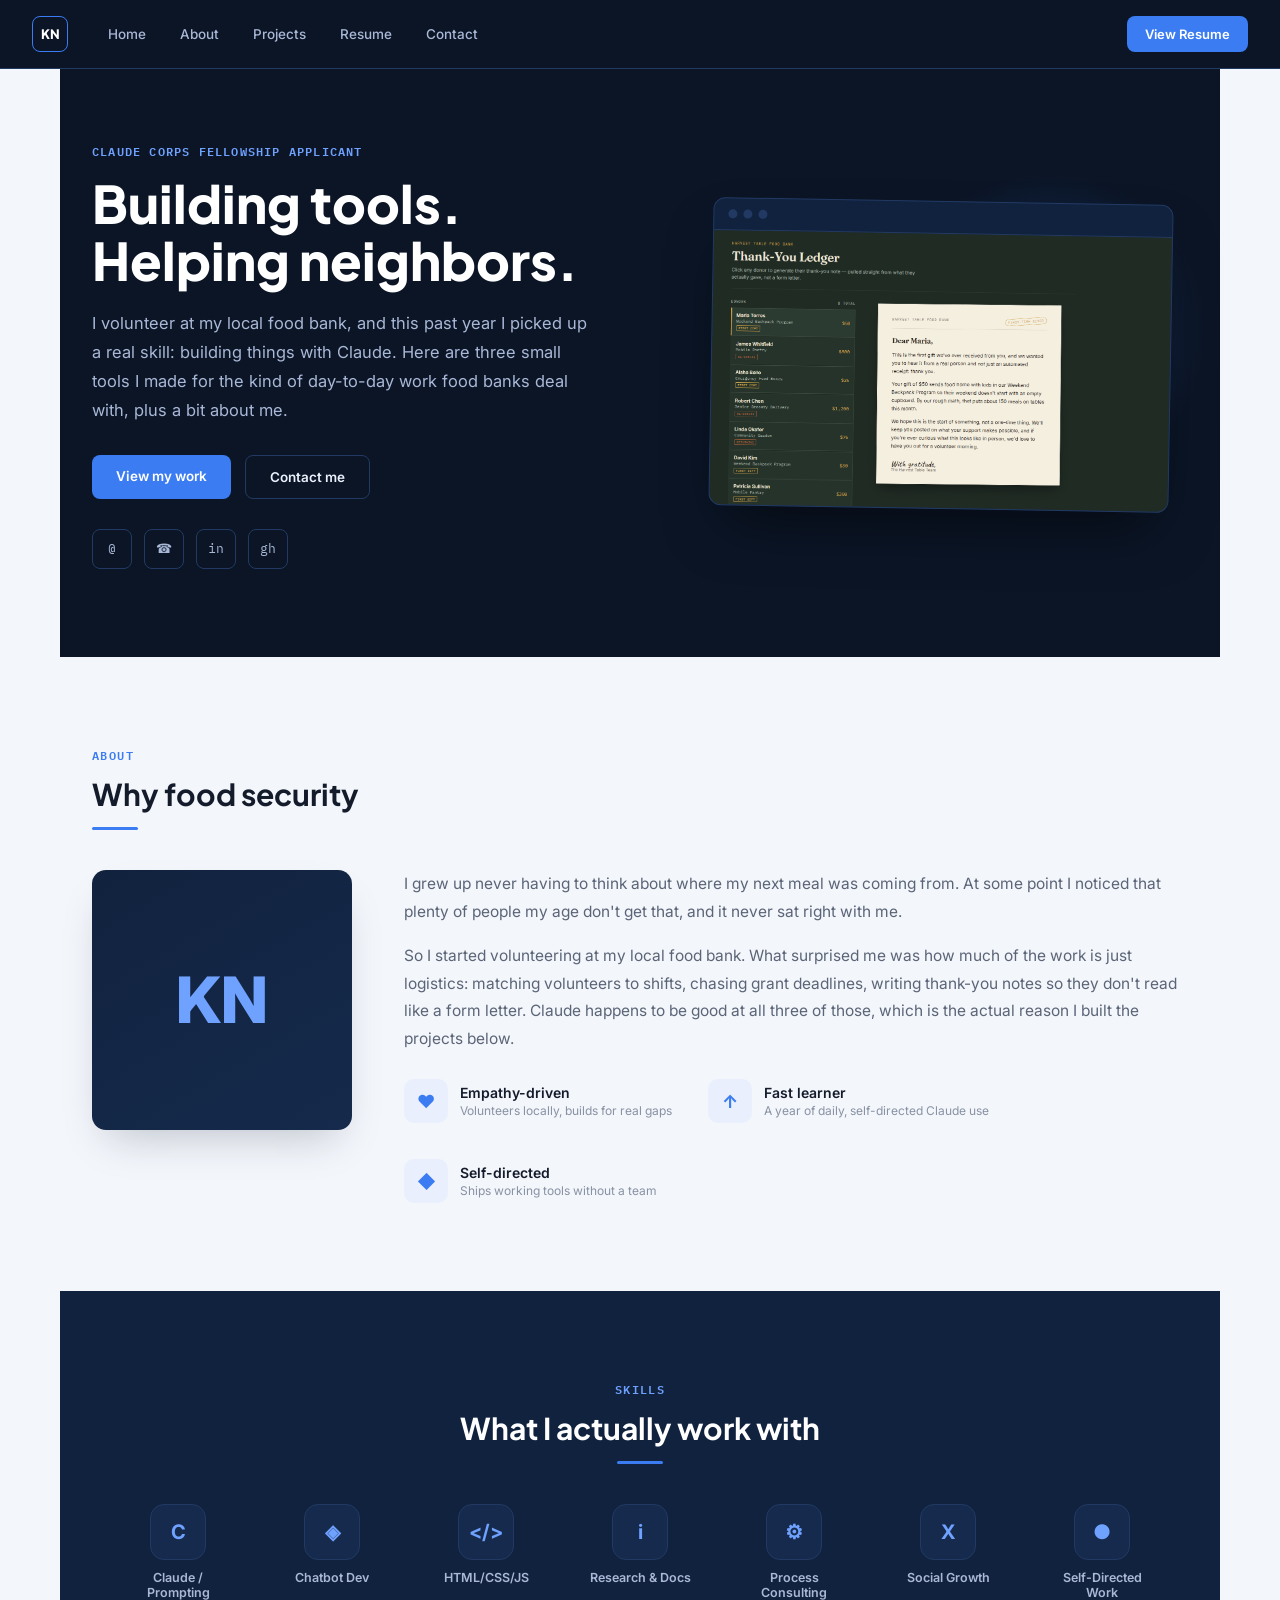
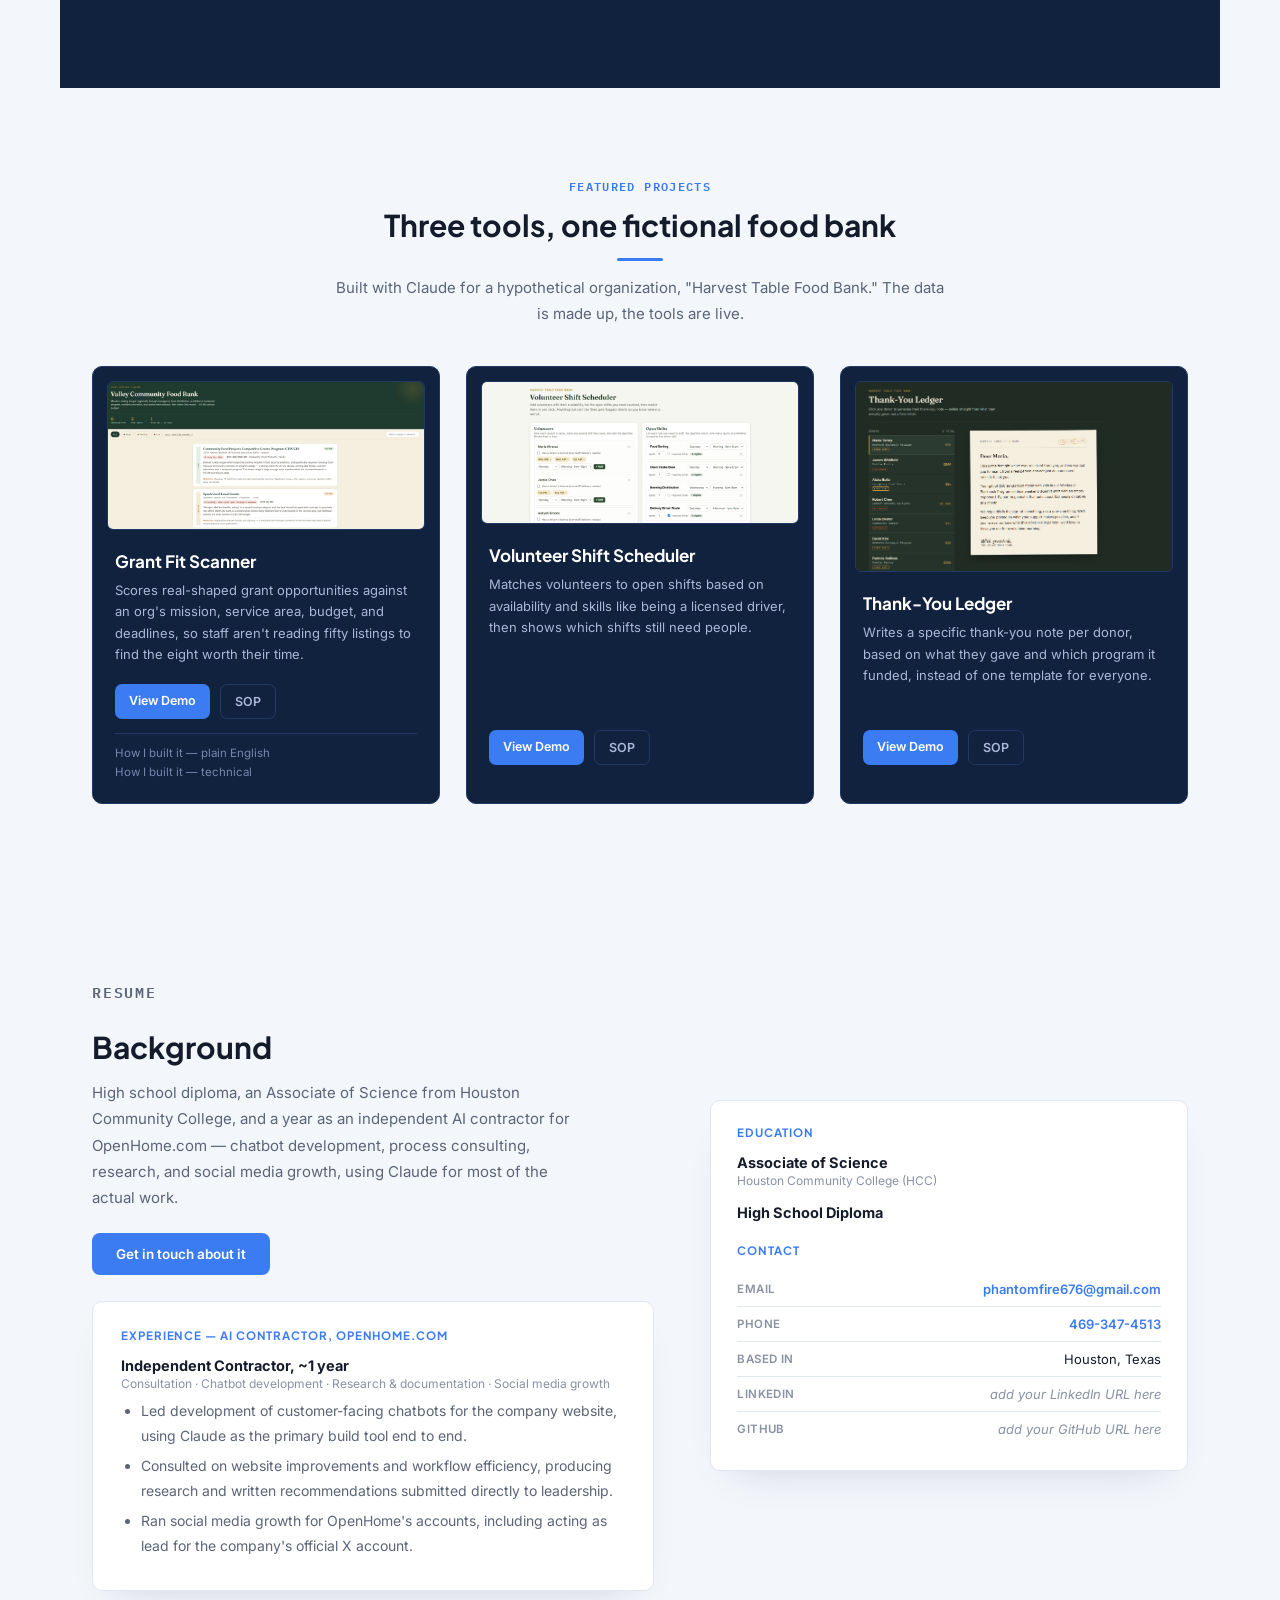
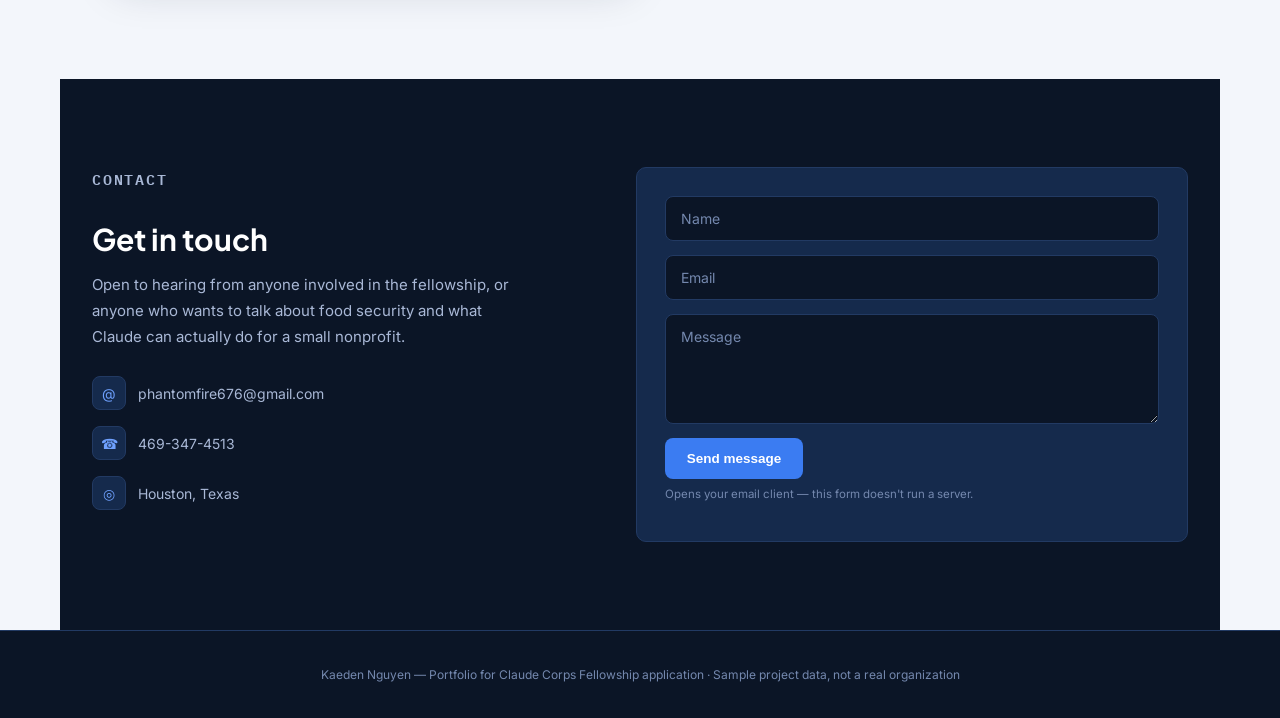
==== index.html @ 4af2a7ff "Add files via upload" ====
<!DOCTYPE html>
<html lang="en">
<head>
<meta charset="UTF-8">
<meta name="viewport" content="width=device-width, initial-scale=1.0">
<title>Kaeden Nguyen — Portfolio</title>
<style>
  @import url('https://fonts.googleapis.com/css2?family=Plus+Jakarta+Sans:wght@500;600;700;800&family=Inter:wght@400;500;600;700&family=IBM+Plex+Mono:wght@400;500;600&display=swap');

  :root{
    --navy-deep:#0B1526; --navy:#11223E; --navy-panel:#152A4C; --navy-line:#223A63;
    --blue:#3B7CF2; --blue-light:#6FA1FF; --blue-dark:#2A5FD1;
    --white:#FFFFFF; --off:#F3F6FB; --off-line:#E1E7F0;
    --text-dark:#141B2B; --text-dim-dark:#5B6577; --text-faint-dark:#8892A3;
    --text-light:#EAF0FC; --text-dim-light:#A9B8D6; --text-faint-light:#7488AE;
    --radius:10px;
  }
  *{ box-sizing:border-box; }
  html{ scroll-behavior:smooth; }
  body{ margin:0; font-family:'Inter',sans-serif; background:var(--off); color:var(--text-dark); -webkit-font-smoothing:antialiased; }
  a{ color:inherit; }
  h1,h2,h3,h4{ font-family:'Plus Jakarta Sans',sans-serif; margin:0; }
  ::selection{ background:var(--blue); color:#fff; }

  nav{
    position:sticky; top:0; z-index:50; display:flex; align-items:center; gap:6px;
    padding:16px 32px; background:var(--navy-deep); border-bottom:1px solid var(--navy-line);
  }
  .logo{
    font-family:'Plus Jakarta Sans',sans-serif; font-weight:800; font-size:13px; color:var(--white);
    border:1.5px solid var(--blue); width:36px; height:36px; border-radius:8px;
    display:flex; align-items:center; justify-content:center; margin-right:20px;
  }
  nav a.nav-link{ font-size:13.5px; font-weight:500; text-decoration:none; color:var(--text-dim-light); padding:8px 14px; border-radius:6px; transition:color .15s ease; }
  nav a.nav-link:hover{ color:var(--white); }
  nav .spacer{ flex:1; }
  .nav-cta{ font-size:13px; font-weight:600; text-decoration:none; background:var(--blue); color:#fff; padding:10px 18px; border-radius:8px; transition:background .15s ease; }
  .nav-cta:hover{ background:var(--blue-dark); }

  section{ padding:88px 32px; max-width:1160px; margin:0 auto; }
  .section-dark{ background:var(--navy-deep); }
  .section-navy{ background:var(--navy); }

  .hero{ display:grid; grid-template-columns:1.05fr 0.95fr; gap:56px; align-items:center; padding-top:72px; }
  @media (max-width:860px){ .hero{ grid-template-columns:1fr; } }
  .eyebrow{ font-family:'IBM Plex Mono',monospace; font-size:12px; font-weight:600; letter-spacing:0.1em; text-transform:uppercase; color:var(--blue-light); margin:0 0 14px; }
  .hero h1{ font-weight:800; font-size:clamp(36px,4.6vw,52px); line-height:1.1; color:var(--white); margin:0 0 20px; }
  .hero-lede{ font-size:16.5px; line-height:1.75; color:var(--text-dim-light); max-width:500px; margin:0 0 30px; }
  .cta-row{ display:flex; gap:14px; flex-wrap:wrap; margin-bottom:30px; }
  .btn{ font-size:13.5px; font-weight:600; text-decoration:none; padding:13px 24px; border-radius:8px; display:inline-block; transition:all .15s ease; }
  .btn-solid{ background:var(--blue); color:#fff; }
  .btn-solid:hover{ background:var(--blue-dark); }
  .btn-outline-dark{ border:1.5px solid var(--navy-line); color:var(--text-light); }
  .btn-outline-dark:hover{ border-color:var(--blue-light); color:var(--blue-light); }
  .social-row{ display:flex; gap:12px; }
  .social-row a{
    width:40px; height:40px; border:1px solid var(--navy-line); border-radius:8px; display:flex;
    align-items:center; justify-content:center; text-decoration:none; color:var(--text-dim-light);
    font-family:'IBM Plex Mono',monospace; font-size:13px; transition:all .15s ease;
  }
  .social-row a:hover{ border-color:var(--blue); color:var(--blue-light); }

  .mockup-wrap{ position:relative; display:flex; justify-content:center; }
  .mockup-glow{ position:absolute; width:320px; height:320px; border-radius:50%; background:radial-gradient(circle, rgba(59,124,242,0.28) 0%, transparent 70%); top:-30px; right:-20px; z-index:0; }
  .browser{
    position:relative; z-index:1; width:100%; max-width:460px; background:var(--navy-panel);
    border:1px solid var(--navy-line); border-radius:12px; overflow:hidden;
    box-shadow:0 30px 60px -20px rgba(0,0,0,0.55); transform:rotate(1deg);
  }
  .browser-bar{ display:flex; align-items:center; gap:6px; padding:11px 14px; background:var(--navy); border-bottom:1px solid var(--navy-line); }
  .browser-dot{ width:9px; height:9px; border-radius:50%; background:var(--navy-line); }
  .browser img{ width:100%; display:block; }

  .sec-head{ margin-bottom:40px; }
  .sec-head.center{ text-align:center; }
  .sec-eyebrow{ font-family:'IBM Plex Mono',monospace; font-size:11.5px; font-weight:600; letter-spacing:0.12em; text-transform:uppercase; color:var(--blue); margin:0 0 10px; }
  .sec-head.dark-ctx .sec-eyebrow{ color:var(--blue-light); }
  .sec-title{ font-weight:700; font-size:30px; color:var(--text-dark); }
  .sec-head.dark-ctx .sec-title{ color:var(--white); }
  .sec-title-rule{ width:46px; height:3px; background:var(--blue); margin-top:14px; border-radius:2px; }
  .sec-head.center .sec-title-rule{ margin-left:auto; margin-right:auto; }
  .sec-sub{ font-size:15px; line-height:1.7; color:var(--text-dim-dark); max-width:620px; margin-top:14px; }
  .sec-head.dark-ctx .sec-sub{ color:var(--text-dim-light); }
  .sec-head.center .sec-sub{ margin-left:auto; margin-right:auto; }

  .about-grid{ display:grid; grid-template-columns:260px 1fr; gap:52px; align-items:flex-start; }
  @media (max-width:720px){ .about-grid{ grid-template-columns:1fr; } }
  .avatar{
    width:260px; height:260px; border-radius:14px; background:linear-gradient(150deg,var(--navy),var(--navy-panel));
    display:flex; align-items:center; justify-content:center; font-weight:800; font-size:64px; color:var(--blue-light);
    box-shadow:0 20px 40px -16px rgba(20,30,50,0.25);
  }
  .about-body p{ font-size:15.5px; line-height:1.8; color:var(--text-dim-dark); margin:0 0 16px; }
  .trait-row{ display:flex; gap:36px; margin-top:26px; flex-wrap:wrap; }
  .trait{ display:flex; align-items:center; gap:12px; }
  .trait-icon{ width:44px; height:44px; border-radius:10px; background:#E9EFFC; color:var(--blue); display:flex; align-items:center; justify-content:center; font-size:18px; font-weight:700; flex-shrink:0; }
  .trait .t-label{ font-weight:600; font-size:14px; color:var(--text-dark); }
  .trait .t-sub{ font-size:12px; color:var(--text-faint-dark); margin-top:2px; }

  .skill-row{ display:flex; flex-wrap:wrap; justify-content:center; gap:36px 44px; }
  .skill-item{ display:flex; flex-direction:column; align-items:center; gap:10px; width:110px; text-align:center; }
  .skill-icon{ width:56px; height:56px; border-radius:14px; background:var(--navy-panel); border:1px solid var(--navy-line); display:flex; align-items:center; justify-content:center; font-size:20px; font-weight:700; color:var(--blue-light); }
  .skill-item span{ font-size:12.5px; font-weight:600; color:var(--text-dim-light); }

  .project-grid{ display:grid; grid-template-columns:repeat(3,1fr); gap:26px; }
  @media (max-width:940px){ .project-grid{ grid-template-columns:1fr; } }
  .pcard{ background:var(--navy); border:1px solid var(--navy-line); border-radius:var(--radius); overflow:hidden; display:flex; flex-direction:column; }
  .pcard-img{ padding:14px 14px 0; }
  .pcard-img img{ width:100%; display:block; border-radius:6px; border:1px solid var(--navy-line); }
  .pcard-body{ padding:20px 22px 24px; display:flex; flex-direction:column; flex:1; }
  .pcard-title{ font-weight:700; font-size:17px; color:var(--white); margin:0 0 8px; }
  .pcard-desc{ font-size:13px; line-height:1.65; color:var(--text-dim-light); margin:0 0 18px; flex:1; }
  .pcard-btns{ display:flex; gap:10px; margin-bottom:14px; flex-wrap:wrap; }
  .pcard-btns a{ font-size:12.5px; font-weight:600; text-decoration:none; padding:9px 14px; border-radius:7px; }
  .pcard-btns a.primary{ background:var(--blue); color:#fff; }
  .pcard-btns a.primary:hover{ background:var(--blue-dark); }
  .pcard-btns a.ghost{ border:1px solid var(--navy-line); color:var(--text-dim-light); }
  .pcard-btns a.ghost:hover{ border-color:var(--blue-light); color:var(--blue-light); }
  .pcard-links{ display:flex; flex-direction:column; gap:5px; border-top:1px solid var(--navy-line); padding-top:12px; }
  .pcard-links a{ font-size:11.5px; text-decoration:none; color:var(--text-faint-light); }
  .pcard-links a:hover{ color:var(--blue-light); }

  .resume-grid{ display:grid; grid-template-columns:1fr 0.85fr; gap:56px; align-items:center; }
  @media (max-width:820px){ .resume-grid{ grid-template-columns:1fr; } }
  .resume-copy p{ font-size:15px; line-height:1.75; color:var(--text-dim-dark); margin:0 0 22px; max-width:480px; }
  .record-mini{ background:var(--white); border:1px solid var(--off-line); border-radius:var(--radius); padding:24px 26px; box-shadow:0 20px 40px -24px rgba(20,30,50,0.18); }
  .record-mini h4{ font-size:11.5px; font-weight:700; letter-spacing:0.08em; text-transform:uppercase; color:var(--blue); margin:0 0 14px; }
  .record-mini .entry{ margin-bottom:16px; }
  .record-mini .entry:last-child{ margin-bottom:0; }
  .record-mini .entry-title{ font-weight:700; font-size:14.5px; color:var(--text-dark); }
  .record-mini .entry-meta{ font-size:12px; color:var(--text-faint-dark); margin-top:2px; }
  .field-row{ display:flex; justify-content:space-between; align-items:center; gap:10px; padding:9px 0; border-bottom:1px solid var(--off-line); font-size:13px; }
  .field-row:last-child{ border-bottom:none; }
  .field-row .k{ color:var(--text-faint-dark); font-size:11.5px; font-weight:600; text-transform:uppercase; letter-spacing:0.04em; }
  .field-row .v{ color:var(--text-dark); }
  .field-row .v.blank{ color:var(--text-faint-dark); font-style:italic; }
  .field-row a.v{ color:var(--blue); text-decoration:none; font-weight:600; }
  .field-row a.v:hover{ text-decoration:underline; }
  .exp-block{ background:var(--white); border:1px solid var(--off-line); border-radius:var(--radius); padding:26px 28px; margin-top:26px; box-shadow:0 20px 40px -24px rgba(20,30,50,0.18); }
  .exp-block h4{ font-size:11.5px; font-weight:700; letter-spacing:0.08em; text-transform:uppercase; color:var(--blue); margin:0 0 14px; }
  .exp-block ul{ margin:8px 0 0; padding-left:20px; font-size:14px; line-height:1.75; color:var(--text-dim-dark); }
  .exp-block li{ margin-bottom:6px; }

  .contact-grid{ display:grid; grid-template-columns:0.95fr 1.05fr; gap:44px; }
  @media (max-width:820px){ .contact-grid{ grid-template-columns:1fr; } }
  .contact-copy p{ font-size:15px; line-height:1.75; color:var(--text-dim-light); margin:0 0 26px; max-width:420px; }
  .contact-detail{ display:flex; align-items:center; gap:12px; margin-bottom:16px; font-size:14px; color:var(--text-dim-light); }
  .contact-detail .ic{ width:34px; height:34px; border-radius:8px; background:var(--navy-panel); border:1px solid var(--navy-line); display:flex; align-items:center; justify-content:center; font-size:14px; color:var(--blue-light); flex-shrink:0; }
  .contact-detail a{ color:var(--text-dim-light); text-decoration:none; }
  .contact-detail a:hover{ color:var(--blue-light); }
  .contact-form{ background:var(--navy-panel); border:1px solid var(--navy-line); border-radius:var(--radius); padding:28px; display:flex; flex-direction:column; gap:14px; }
  .contact-form input, .contact-form textarea{
    background:var(--navy-deep); border:1px solid var(--navy-line); border-radius:8px; padding:13px 15px;
    color:var(--text-light); font-family:'Inter',sans-serif; font-size:14px; resize:vertical;
  }
  .contact-form input::placeholder, .contact-form textarea::placeholder{ color:var(--text-faint-light); }
  .contact-form textarea{ min-height:110px; }
  .contact-form button{
    font-size:13.5px; font-weight:600; background:var(--blue); color:#fff; border:none;
    border-radius:8px; padding:13px 22px; cursor:pointer; align-self:flex-start; transition:background .15s ease;
  }
  .contact-form button:hover{ background:var(--blue-dark); }
  .form-note{ font-size:11.5px; color:var(--text-faint-light); margin-top:-6px; }

  footer{ background:var(--navy-deep); border-top:1px solid var(--navy-line); padding:24px 24px; text-align:center; }
  .footer-label{ font-size:12px; color:var(--text-faint-light); }
</style>
</head>
<body>

<nav>
  <span class="logo">KN</span>
  <a class="nav-link" href="#home">Home</a>
  <a class="nav-link" href="#about">About</a>
  <a class="nav-link" href="#projects">Projects</a>
  <a class="nav-link" href="#resume">Resume</a>
  <a class="nav-link" href="#contact">Contact</a>
  <span class="spacer"></span>
  <a class="nav-cta" href="#resume">View Resume</a>
</nav>

<section class="section-dark hero" id="home">
  <div>
    <p class="eyebrow">Claude Corps Fellowship Applicant</p>
    <h1>Building tools.<br>Helping neighbors.</h1>
    <p class="hero-lede">
      I volunteer at my local food bank, and this past year I picked up a real skill: building
      things with Claude. Here are three small tools I made for the kind of day-to-day work food
      banks deal with, plus a bit about me.
    </p>
    <div class="cta-row">
      <a class="btn btn-solid" href="#projects">View my work</a>
      <a class="btn btn-outline-dark" href="#contact">Contact me</a>
    </div>
    <div class="social-row">
      <a href="mailto:phantomfire676@gmail.com" title="Email">@</a>
      <a href="tel:+14693474513" title="Phone">☎</a>
      <a href="#" title="LinkedIn — add your URL">in</a>
      <a href="#" title="GitHub — add your URL">gh</a>
    </div>
  </div>
  <div class="mockup-wrap">
    <div class="mockup-glow"></div>
    <div class="browser">
      <div class="browser-bar">
        <span class="browser-dot"></span><span class="browser-dot"></span><span class="browser-dot"></span>
      </div>
      <img src="screenshots/thank-you-ledger.png" alt="Thank-You Ledger tool preview">
    </div>
  </div>
</section>

<section id="about">
  <div class="sec-head">
    <p class="sec-eyebrow">About</p>
    <h2 class="sec-title">Why food security</h2>
    <div class="sec-title-rule"></div>
  </div>
  <div class="about-grid">
    <div class="avatar">KN</div>
    <div class="about-body">
      <p>I grew up never having to think about where my next meal was coming from. At some point
      I noticed that plenty of people my age don't get that, and it never sat right with me.</p>
      <p>So I started volunteering at my local food bank. What surprised me was how much of the
      work is just logistics: matching volunteers to shifts, chasing grant deadlines, writing
      thank-you notes so they don't read like a form letter. Claude happens to be good at all
      three of those, which is the actual reason I built the projects below.</p>
      <div class="trait-row">
        <div class="trait"><div class="trait-icon">♥</div><div><div class="t-label">Empathy-driven</div><div class="t-sub">Volunteers locally, builds for real gaps</div></div></div>
        <div class="trait"><div class="trait-icon">↑</div><div><div class="t-label">Fast learner</div><div class="t-sub">A year of daily, self-directed Claude use</div></div></div>
        <div class="trait"><div class="trait-icon">◆</div><div><div class="t-label">Self-directed</div><div class="t-sub">Ships working tools without a team</div></div></div>
      </div>
    </div>
  </div>
</section>

<section class="section-navy" id="skills">
  <div class="sec-head center dark-ctx">
    <p class="sec-eyebrow">Skills</p>
    <h2 class="sec-title">What I actually work with</h2>
    <div class="sec-title-rule"></div>
  </div>
  <div class="skill-row">
    <div class="skill-item"><div class="skill-icon">C</div><span>Claude / Prompting</span></div>
    <div class="skill-item"><div class="skill-icon">◈</div><span>Chatbot Dev</span></div>
    <div class="skill-item"><div class="skill-icon">&lt;/&gt;</div><span>HTML/CSS/JS</span></div>
    <div class="skill-item"><div class="skill-icon">i</div><span>Research &amp; Docs</span></div>
    <div class="skill-item"><div class="skill-icon">⚙</div><span>Process Consulting</span></div>
    <div class="skill-item"><div class="skill-icon">X</div><span>Social Growth</span></div>
    <div class="skill-item"><div class="skill-icon">●</div><span>Self-Directed Work</span></div>
  </div>
</section>

<section id="projects">
  <div class="sec-head center">
    <p class="sec-eyebrow">Featured Projects</p>
    <h2 class="sec-title">Three tools, one fictional food bank</h2>
    <div class="sec-title-rule"></div>
    <p class="sec-sub">
      Built with Claude for a hypothetical organization, "Harvest Table Food Bank." The data is
      made up, the tools are live.
    </p>
  </div>

  <div class="project-grid">
    <div class="pcard">
      <div class="pcard-img"><img src="screenshots/grant-scanner.png" alt="Grant Fit Scanner screenshot"></div>
      <div class="pcard-body">
        <h3 class="pcard-title">Grant Fit Scanner</h3>
        <p class="pcard-desc">Scores real-shaped grant opportunities against an org's mission, service area, budget, and deadlines, so staff aren't reading fifty listings to find the eight worth their time.</p>
        <div class="pcard-btns">
          <a class="primary" href="projects/grant-scanner.html" target="_blank" rel="noopener">View Demo</a>
          <a class="ghost" href="sop/grant-scanner-sop.html" target="_blank" rel="noopener">SOP</a>
        </div>
        <div class="pcard-links">
          <a href="writeups/grant-scanner-plain-english.html" target="_blank" rel="noopener">How I built it — plain English</a>
          <a href="writeups/grant-scanner-technical.html" target="_blank" rel="noopener">How I built it — technical</a>
        </div>
      </div>
    </div>

    <div class="pcard">
      <div class="pcard-img"><img src="screenshots/volunteer-scheduler.png" alt="Volunteer Shift Scheduler screenshot"></div>
      <div class="pcard-body">
        <h3 class="pcard-title">Volunteer Shift Scheduler</h3>
        <p class="pcard-desc">Matches volunteers to open shifts based on availability and skills like being a licensed driver, then shows which shifts still need people.</p>
        <div class="pcard-btns">
          <a class="primary" href="projects/volunteer-scheduler.html" target="_blank" rel="noopener">View Demo</a>
          <a class="ghost" href="sop/volunteer-scheduler-sop.html" target="_blank" rel="noopener">SOP</a>
        </div>
      </div>
    </div>

    <div class="pcard">
      <div class="pcard-img"><img src="screenshots/thank-you-ledger.png" alt="Thank-You Ledger screenshot"></div>
      <div class="pcard-body">
        <h3 class="pcard-title">Thank-You Ledger</h3>
        <p class="pcard-desc">Writes a specific thank-you note per donor, based on what they gave and which program it funded, instead of one template for everyone.</p>
        <div class="pcard-btns">
          <a class="primary" href="projects/thank-you-ledger.html" target="_blank" rel="noopener">View Demo</a>
          <a class="ghost" href="sop/thank-you-ledger-sop.html" target="_blank" rel="noopener">SOP</a>
        </div>
      </div>
    </div>
  </div>
</section>

<section id="resume">
  <div class="resume-grid">
    <div class="resume-copy">
      <p class="sec-eyebrow">Resume</p>
      <h2 class="sec-title" style="margin-bottom:14px;">Background</h2>
      <p>High school diploma, an Associate of Science from Houston Community College, and a year
      as an independent AI contractor for OpenHome.com — chatbot development, process consulting,
      research, and social media growth, using Claude for most of the actual work.</p>
      <a class="btn btn-solid" href="#contact">Get in touch about it</a>

      <div class="exp-block">
        <h4>Experience — AI Contractor, OpenHome.com</h4>
        <div style="font-size:14.5px; font-weight:700; margin-bottom:2px;">Independent Contractor, ~1 year</div>
        <div style="font-size:12px; color:var(--text-faint-dark); margin-bottom:8px;">Consultation · Chatbot development · Research &amp; documentation · Social media growth</div>
        <ul>
          <li>Led development of customer-facing chatbots for the company website, using Claude as the primary build tool end to end.</li>
          <li>Consulted on website improvements and workflow efficiency, producing research and written recommendations submitted directly to leadership.</li>
          <li>Ran social media growth for OpenHome's accounts, including acting as lead for the company's official X account.</li>
        </ul>
      </div>
    </div>

    <div class="record-mini">
      <h4>Education</h4>
      <div class="entry">
        <div class="entry-title">Associate of Science</div>
        <div class="entry-meta">Houston Community College (HCC)</div>
      </div>
      <div class="entry">
        <div class="entry-title">High School Diploma</div>
      </div>

      <h4 style="margin-top:22px;">Contact</h4>
      <div class="field-row"><span class="k">Email</span><a class="v" href="mailto:phantomfire676@gmail.com">phantomfire676@gmail.com</a></div>
      <div class="field-row"><span class="k">Phone</span><a class="v" href="tel:+14693474513">469-347-4513</a></div>
      <div class="field-row"><span class="k">Based in</span><span class="v">Houston, Texas</span></div>
      <div class="field-row"><span class="k">LinkedIn</span><span class="v blank">add your LinkedIn URL here</span></div>
      <div class="field-row"><span class="k">GitHub</span><span class="v blank">add your GitHub URL here</span></div>
    </div>
  </div>
</section>

<section class="section-dark" id="contact">
  <div class="contact-grid">
    <div class="contact-copy">
      <p class="sec-eyebrow">Contact</p>
      <h2 class="sec-title" style="color:var(--white); margin-bottom:14px;">Get in touch</h2>
      <p>Open to hearing from anyone involved in the fellowship, or anyone who wants to talk
      about food security and what Claude can actually do for a small nonprofit.</p>
      <div class="contact-detail"><span class="ic">@</span><a href="mailto:phantomfire676@gmail.com">phantomfire676@gmail.com</a></div>
      <div class="contact-detail"><span class="ic">☎</span><a href="tel:+14693474513">469-347-4513</a></div>
      <div class="contact-detail"><span class="ic">◎</span><span>Houston, Texas</span></div>
    </div>
    <form class="contact-form" id="contactForm">
      <input type="text" id="cf-name" placeholder="Name" required>
      <input type="email" id="cf-email" placeholder="Email" required>
      <textarea id="cf-message" placeholder="Message" required></textarea>
      <button type="submit">Send message</button>
      <p class="form-note">Opens your email client — this form doesn't run a server.</p>
    </form>
  </div>
</section>

<footer>
  <p class="footer-label">Kaeden Nguyen — Portfolio for Claude Corps Fellowship application · Sample project data, not a real organization</p>
</footer>

<script>
  document.getElementById('contactForm').addEventListener('submit', function(e){
    e.preventDefault();
    const name = document.getElementById('cf-name').value;
    const email = document.getElementById('cf-email').value;
    const message = document.getElementById('cf-message').value;
    const subject = encodeURIComponent('Portfolio contact from ' + name);
    const body = encodeURIComponent(message + '\n\n— ' + name + ' (' + email + ')');
    window.location.href = 'mailto:phantomfire676@gmail.com?subject=' + subject + '&body=' + body;
  });
</script>

</body>
</html>
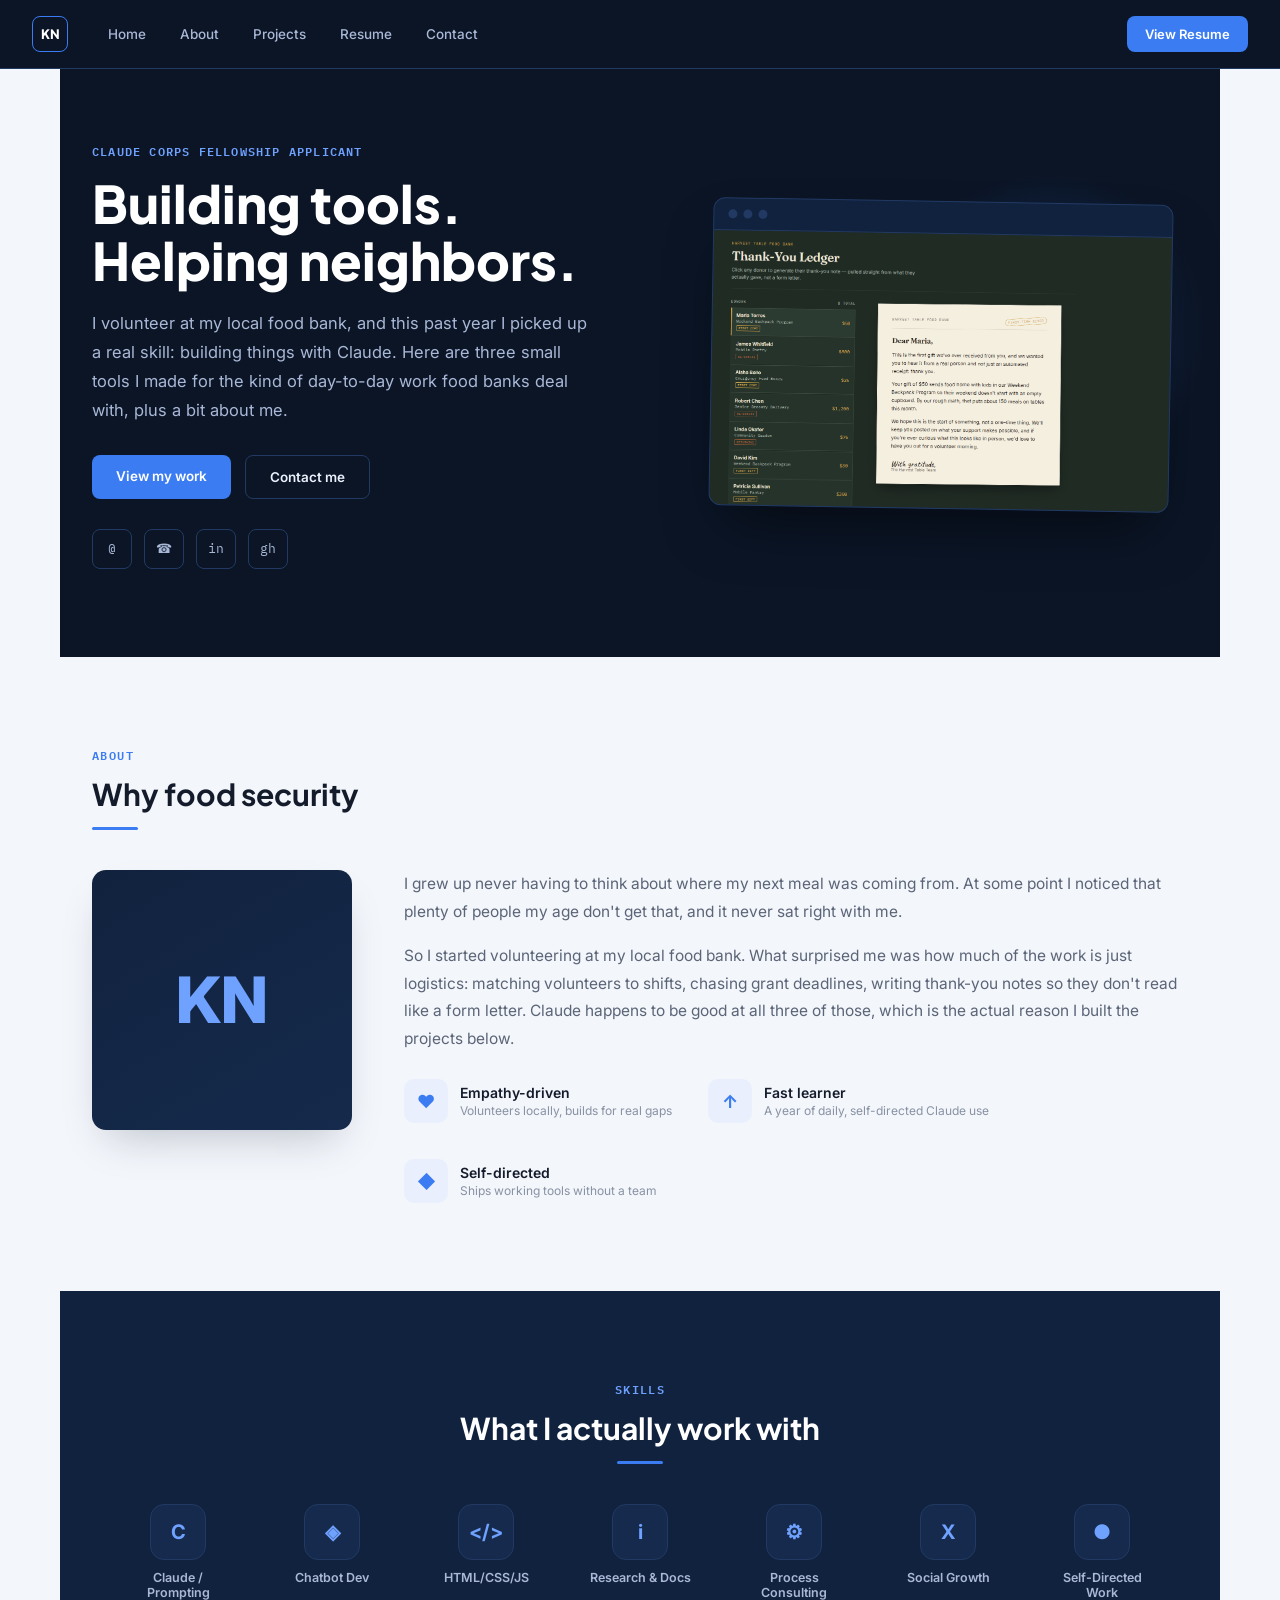
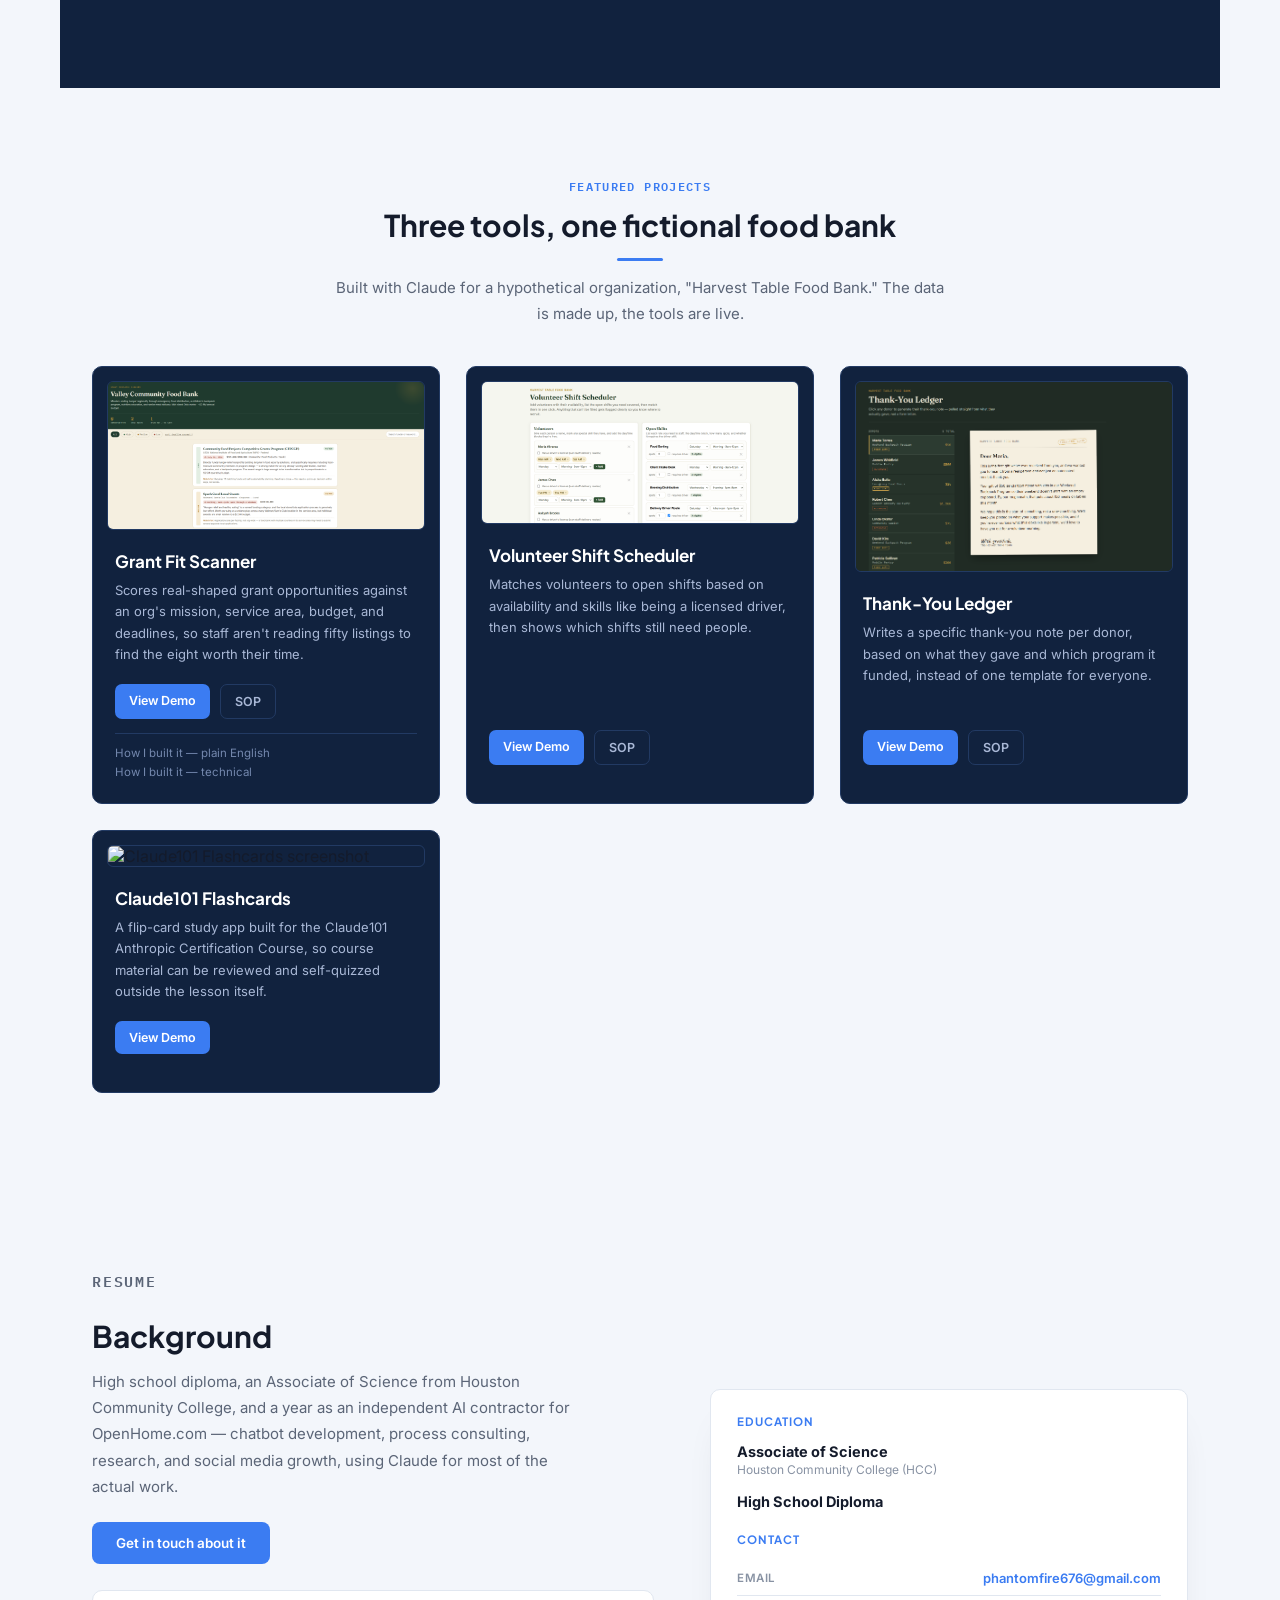
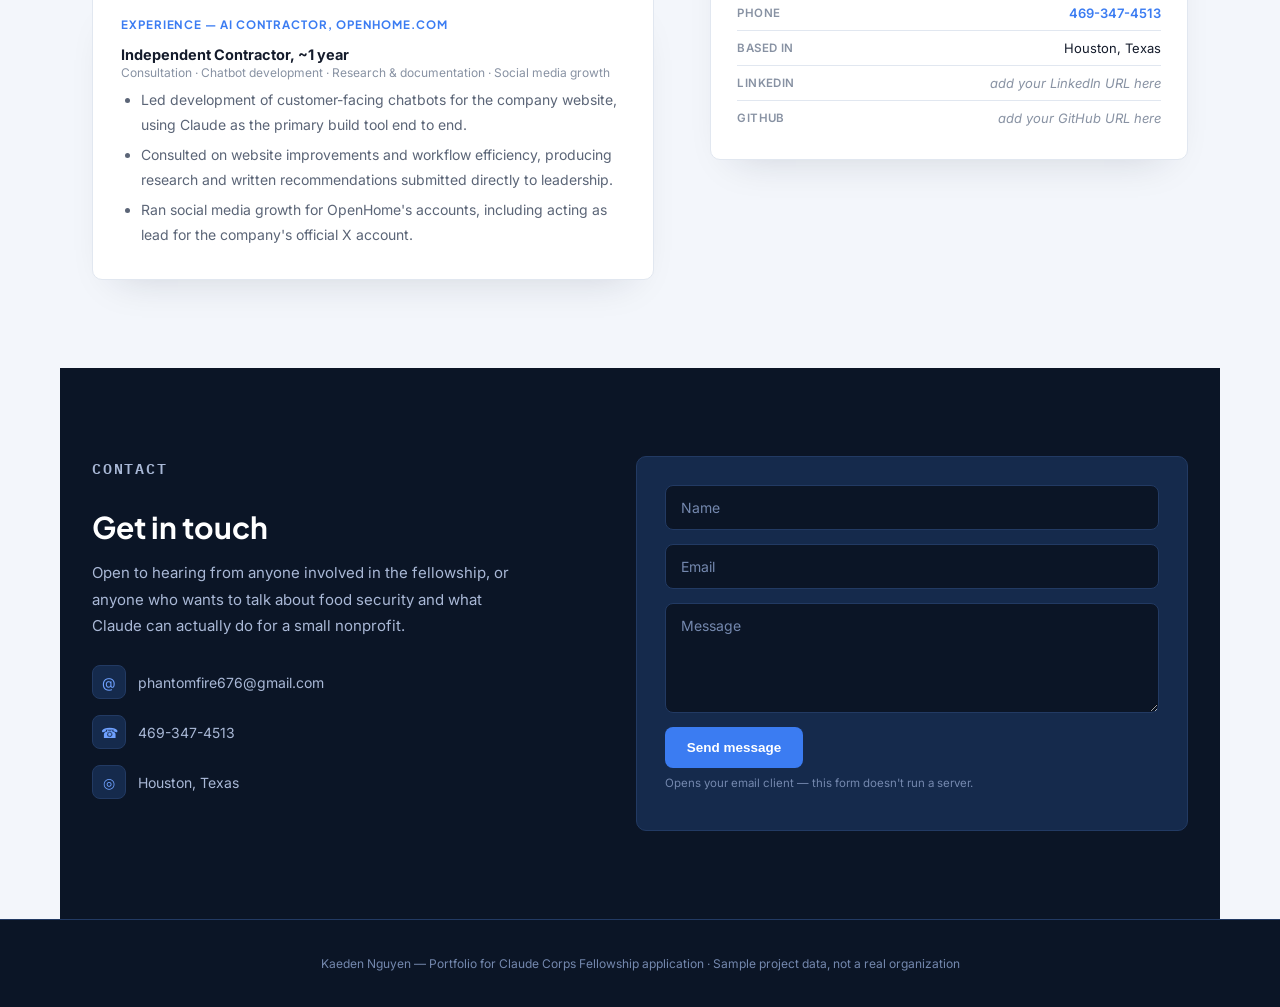
==== commit 39c25c00: "Update index.html" ====
--- a/index.html
+++ b/index.html
@@ -1,4 +1,3 @@
-
 <!DOCTYPE html>
 <html lang="en">
 <head>
@@ -303,6 +302,17 @@
         </div>
       </div>
     </div>
+
+    <div class="pcard">
+      <div class="pcard-img"><img src="screenshots/claude101-flashcards.png" alt="Claude101 Flashcards screenshot"></div>
+      <div class="pcard-body">
+        <h3 class="pcard-title">Claude101 Flashcards</h3>
+        <p class="pcard-desc">A flip-card study app built for the Claude101 Anthropic Certification Course, so course material can be reviewed and self-quizzed outside the lesson itself.</p>
+        <div class="pcard-btns">
+          <a class="primary" href="projects/claude101_flashcards.html" target="_blank" rel="noopener">View Demo</a>
+        </div>
+      </div>
+    </div>
   </div>
 </section>
 
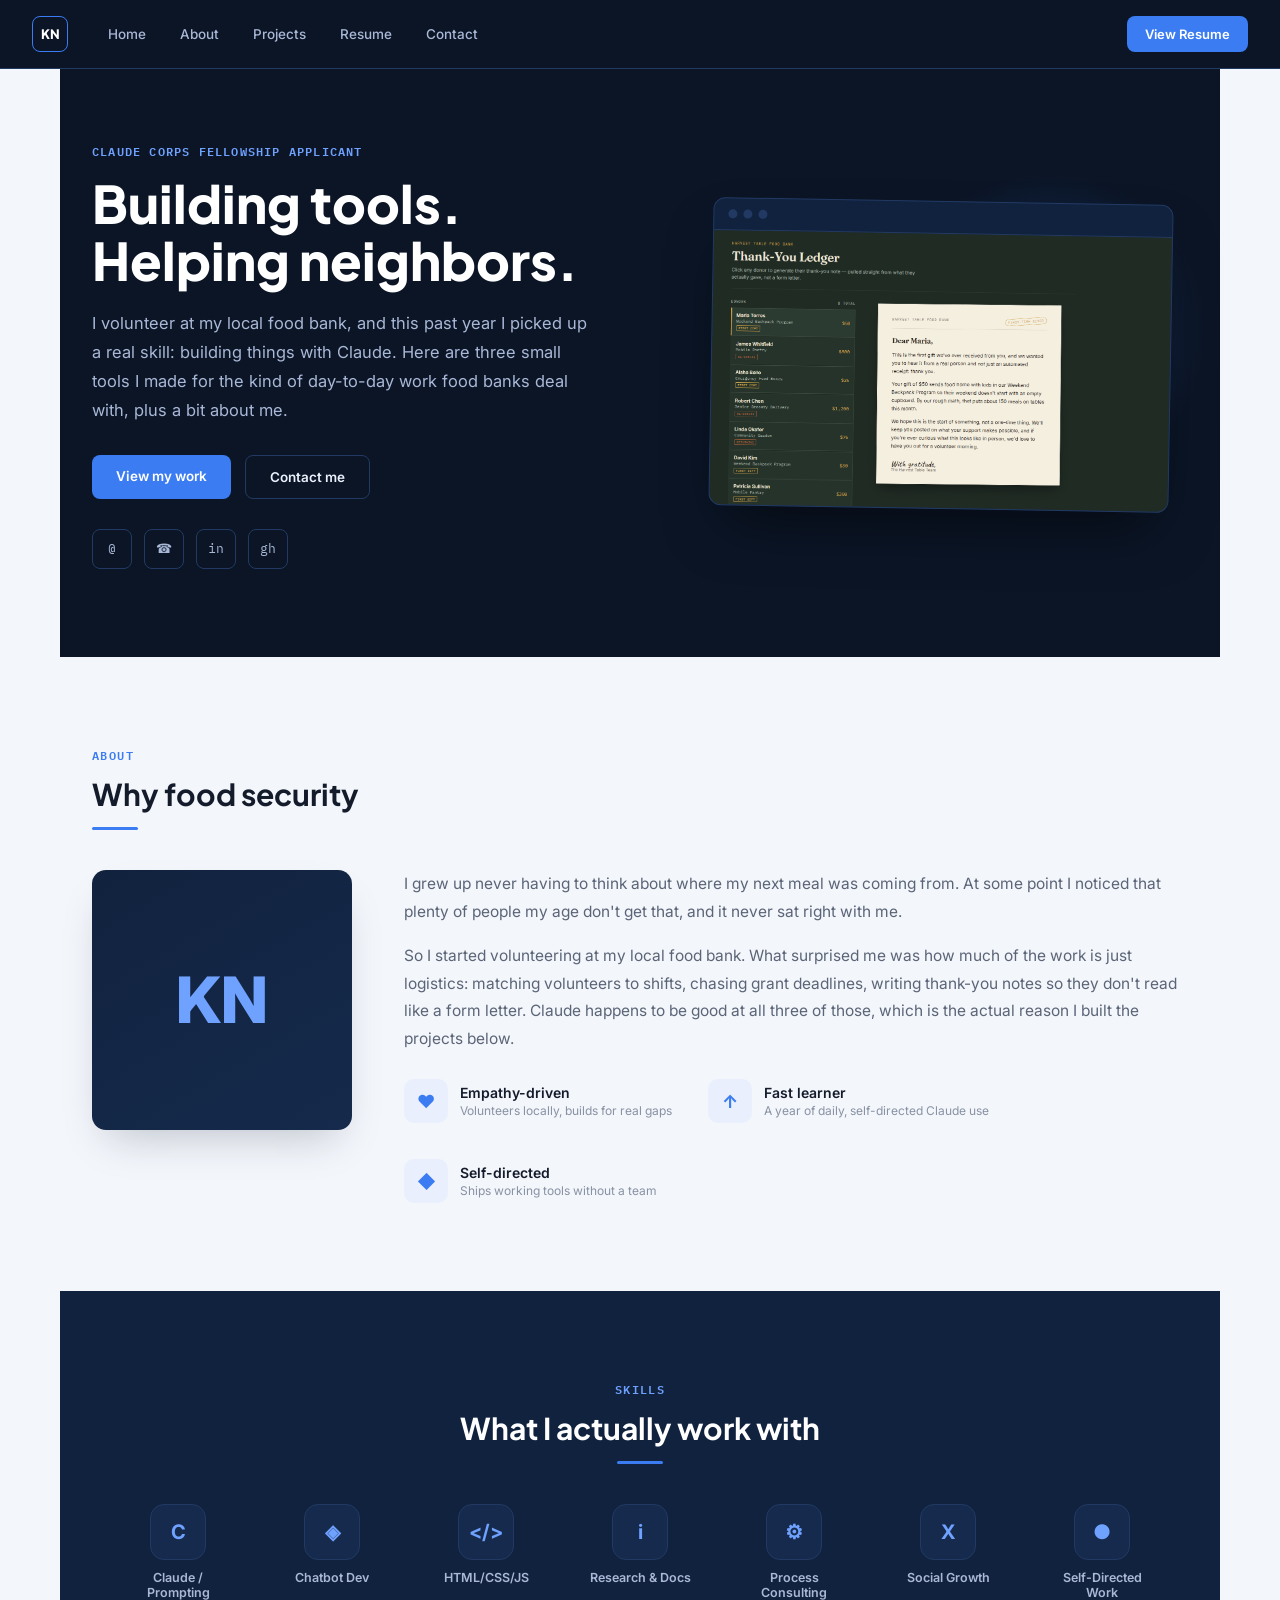
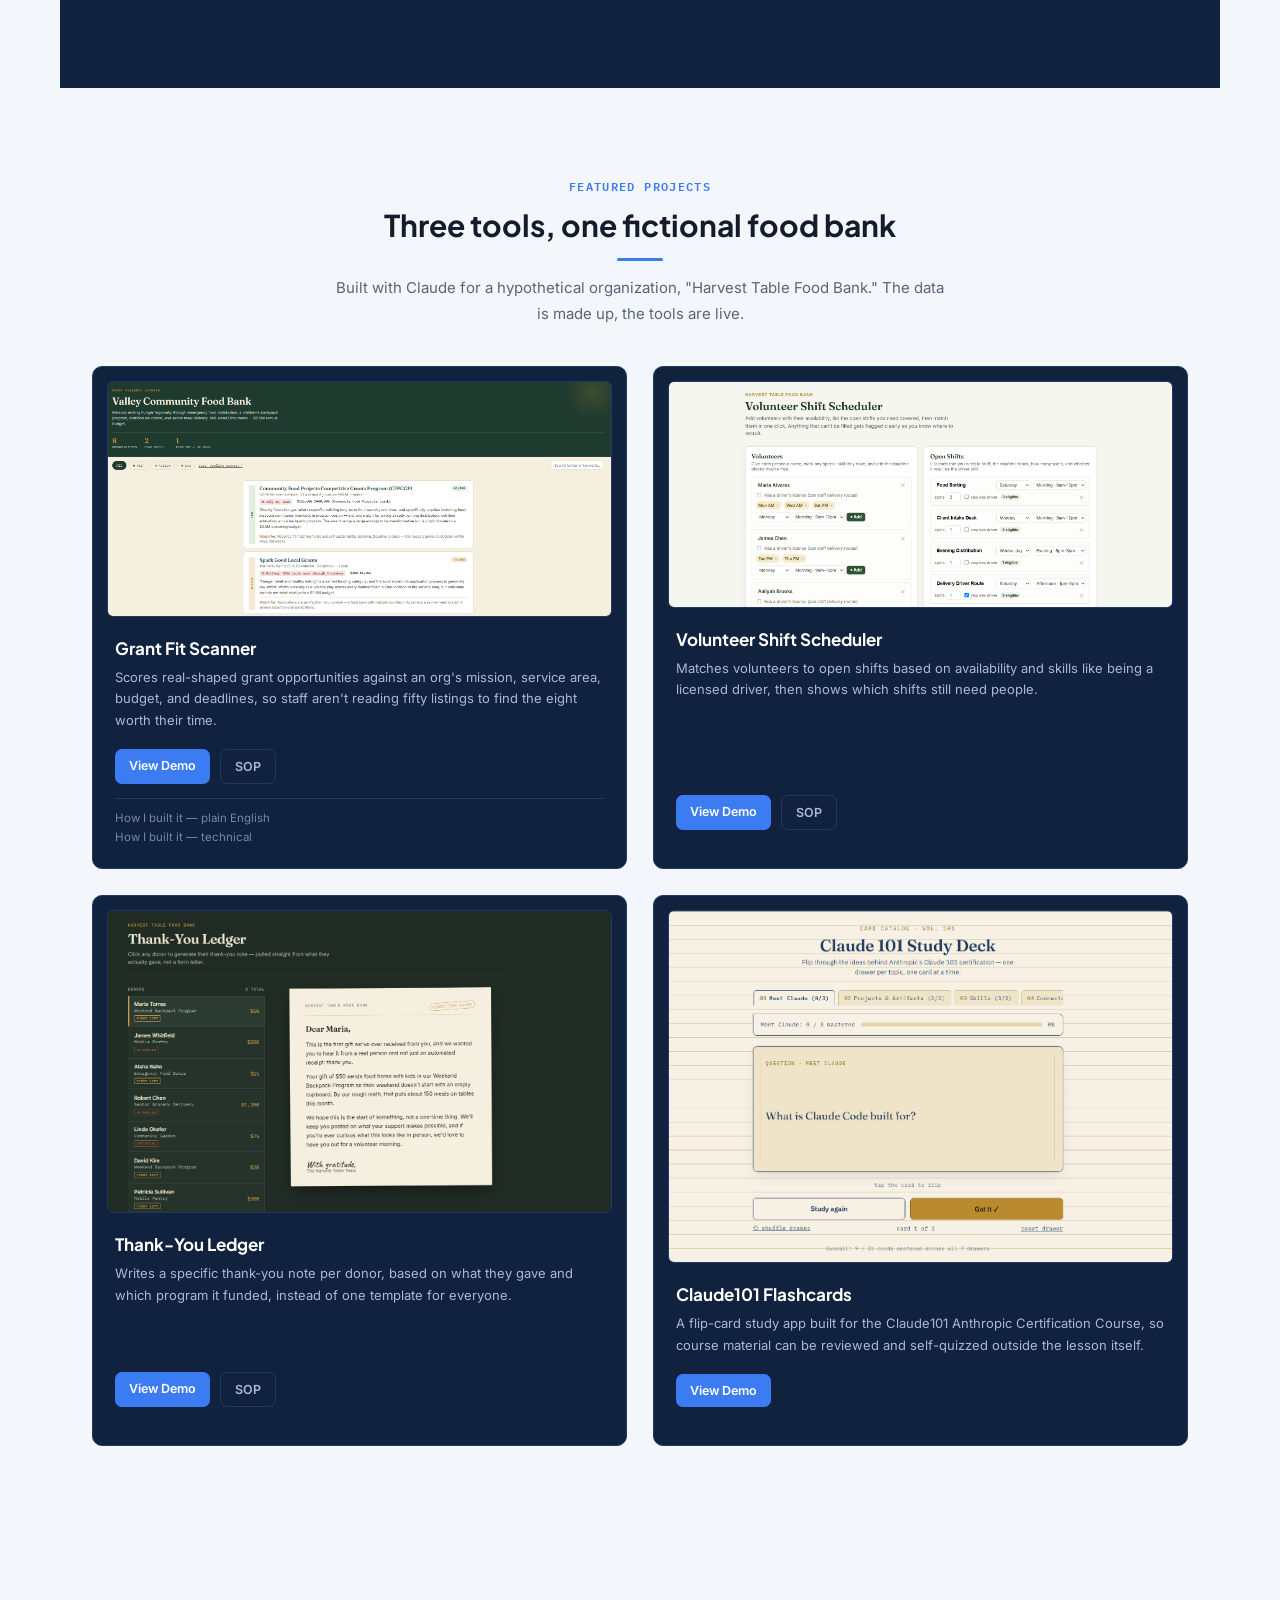
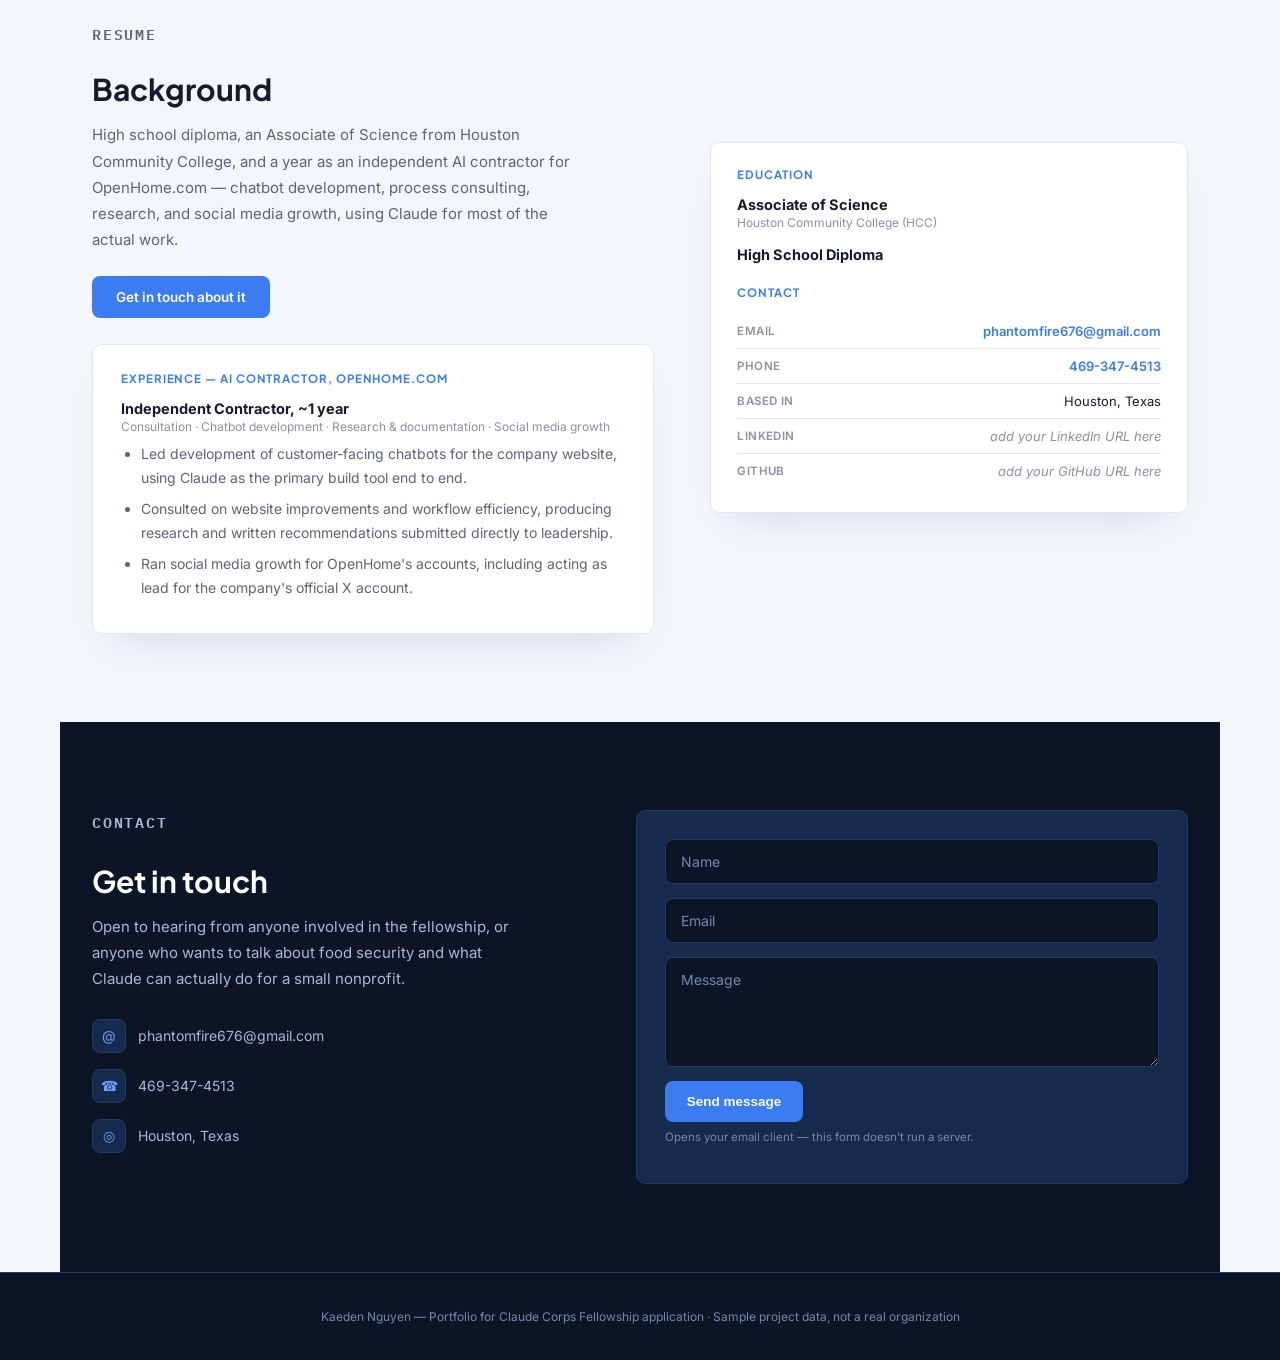
==== commit 006810ea: "Update index.html" ====
--- a/index.html
+++ b/index.html
@@ -102,8 +102,8 @@
   .skill-icon{ width:56px; height:56px; border-radius:14px; background:var(--navy-panel); border:1px solid var(--navy-line); display:flex; align-items:center; justify-content:center; font-size:20px; font-weight:700; color:var(--blue-light); }
   .skill-item span{ font-size:12.5px; font-weight:600; color:var(--text-dim-light); }
 
-  .project-grid{ display:grid; grid-template-columns:repeat(3,1fr); gap:26px; }
-  @media (max-width:940px){ .project-grid{ grid-template-columns:1fr; } }
+  .project-grid{ display:grid; grid-template-columns:repeat(2,1fr); gap:26px; }
+  @media (max-width:720px){ .project-grid{ grid-template-columns:1fr; } }
   .pcard{ background:var(--navy); border:1px solid var(--navy-line); border-radius:var(--radius); overflow:hidden; display:flex; flex-direction:column; }
   .pcard-img{ padding:14px 14px 0; }
   .pcard-img img{ width:100%; display:block; border-radius:6px; border:1px solid var(--navy-line); }
@@ -304,7 +304,7 @@
     </div>
 
     <div class="pcard">
-      <div class="pcard-img"><img src="screenshots/claude101-flashcards.png" alt="Claude101 Flashcards screenshot"></div>
+      <div class="pcard-img"><img src="screenshots/ClaudeCode101.png" alt="Claude101 Flashcards screenshot"></div>
       <div class="pcard-body">
         <h3 class="pcard-title">Claude101 Flashcards</h3>
         <p class="pcard-desc">A flip-card study app built for the Claude101 Anthropic Certification Course, so course material can be reviewed and self-quizzed outside the lesson itself.</p>
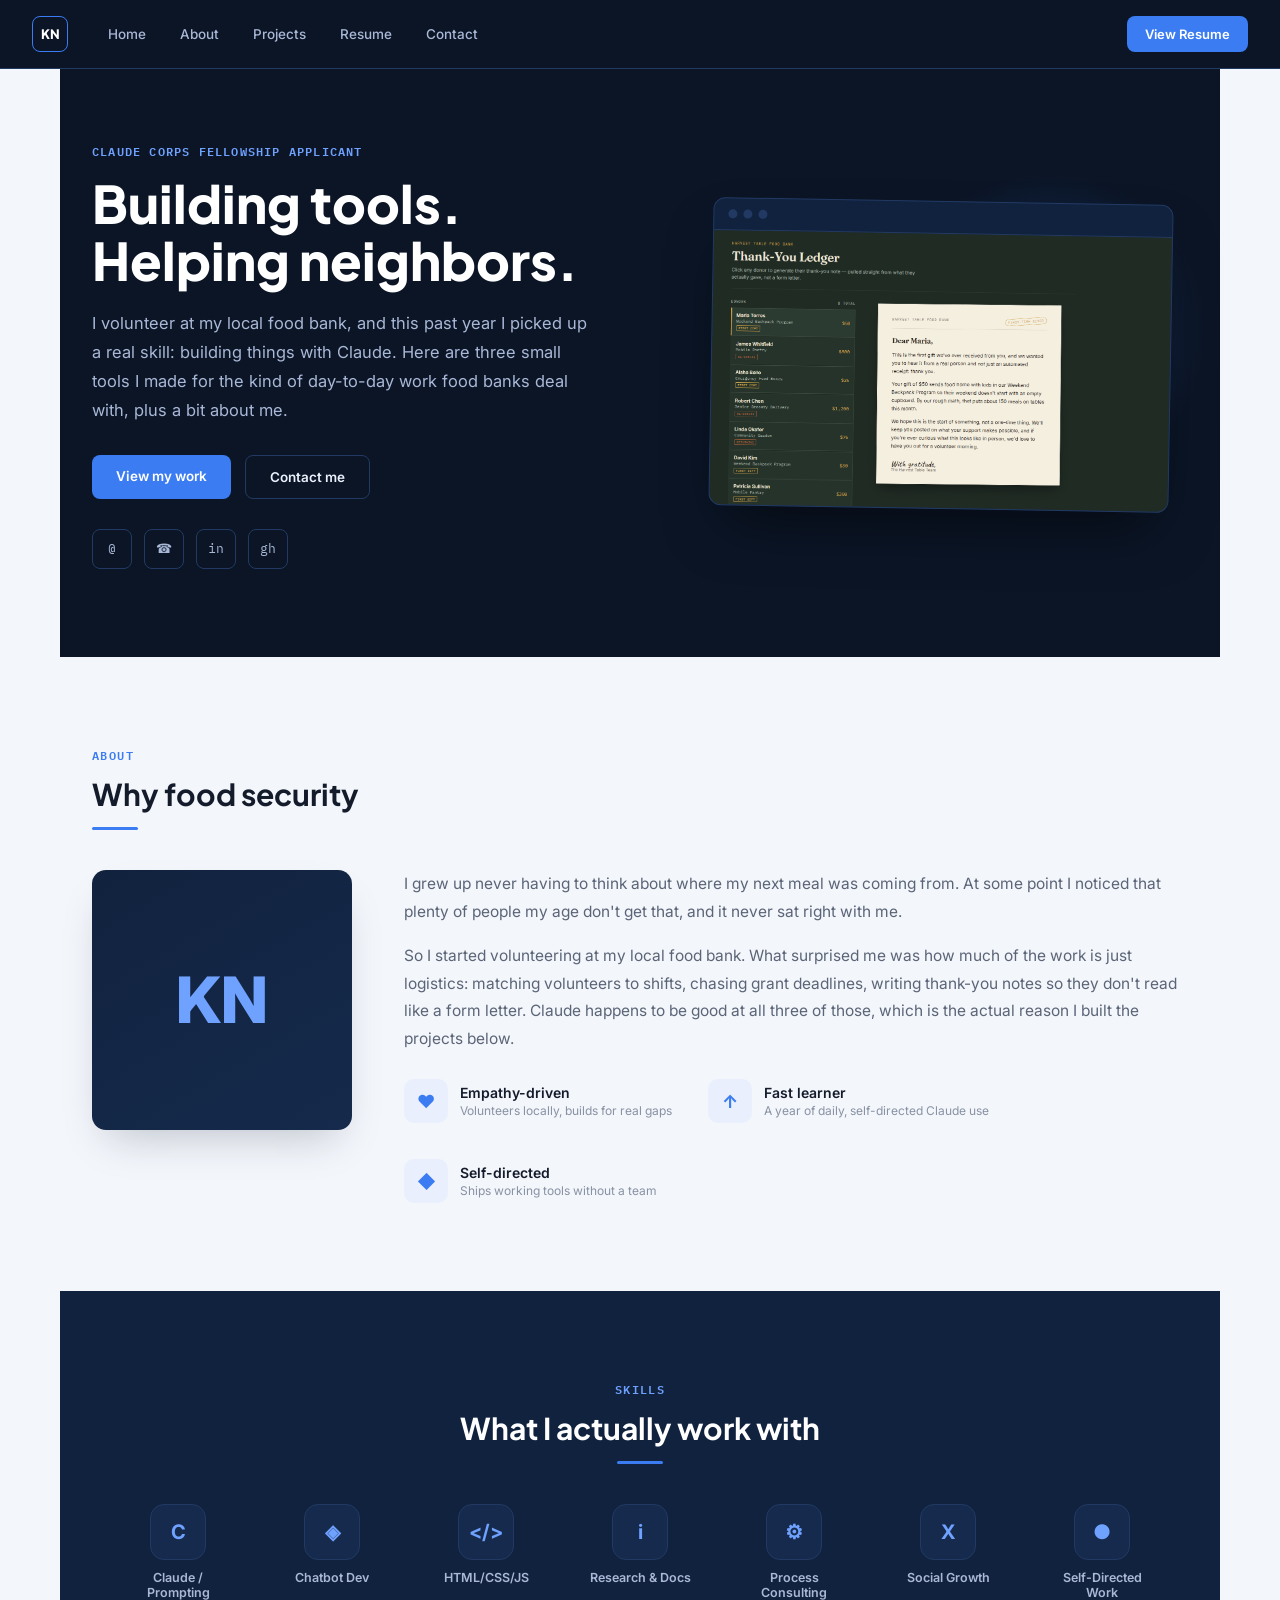
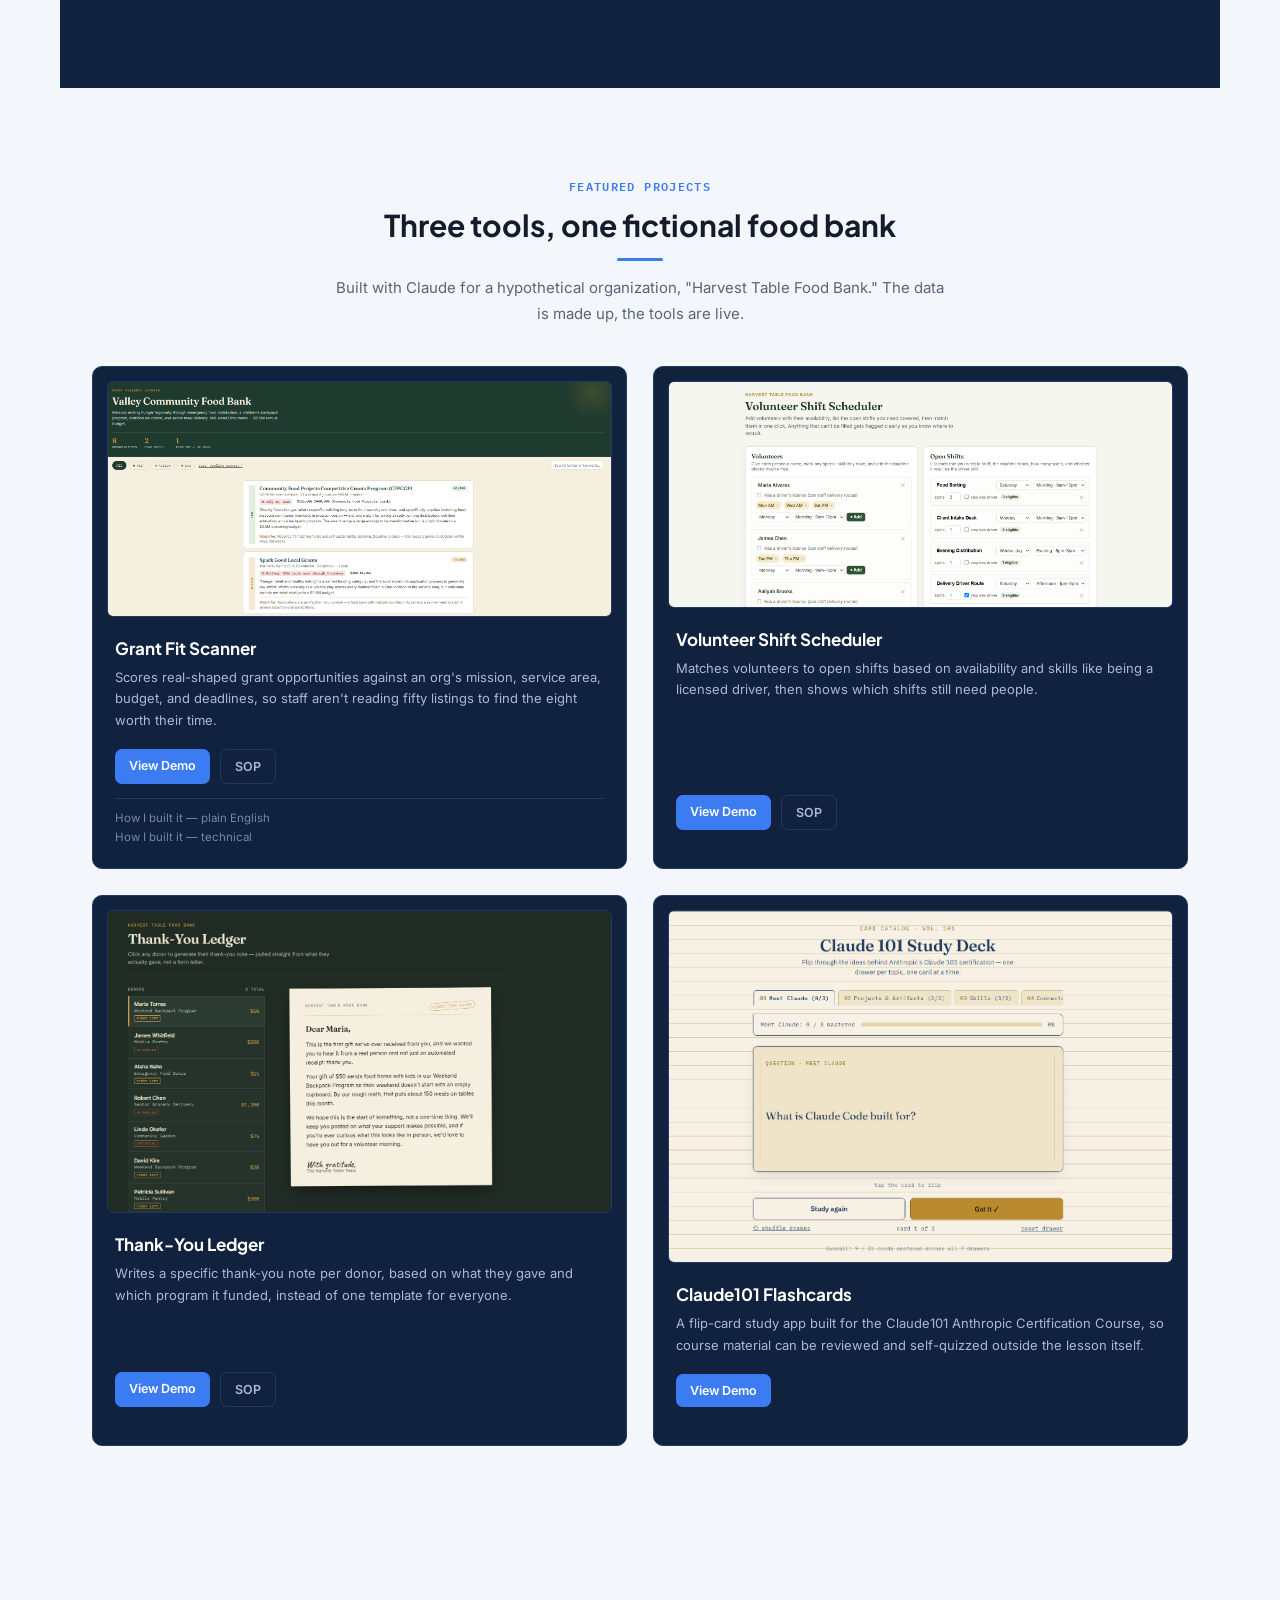
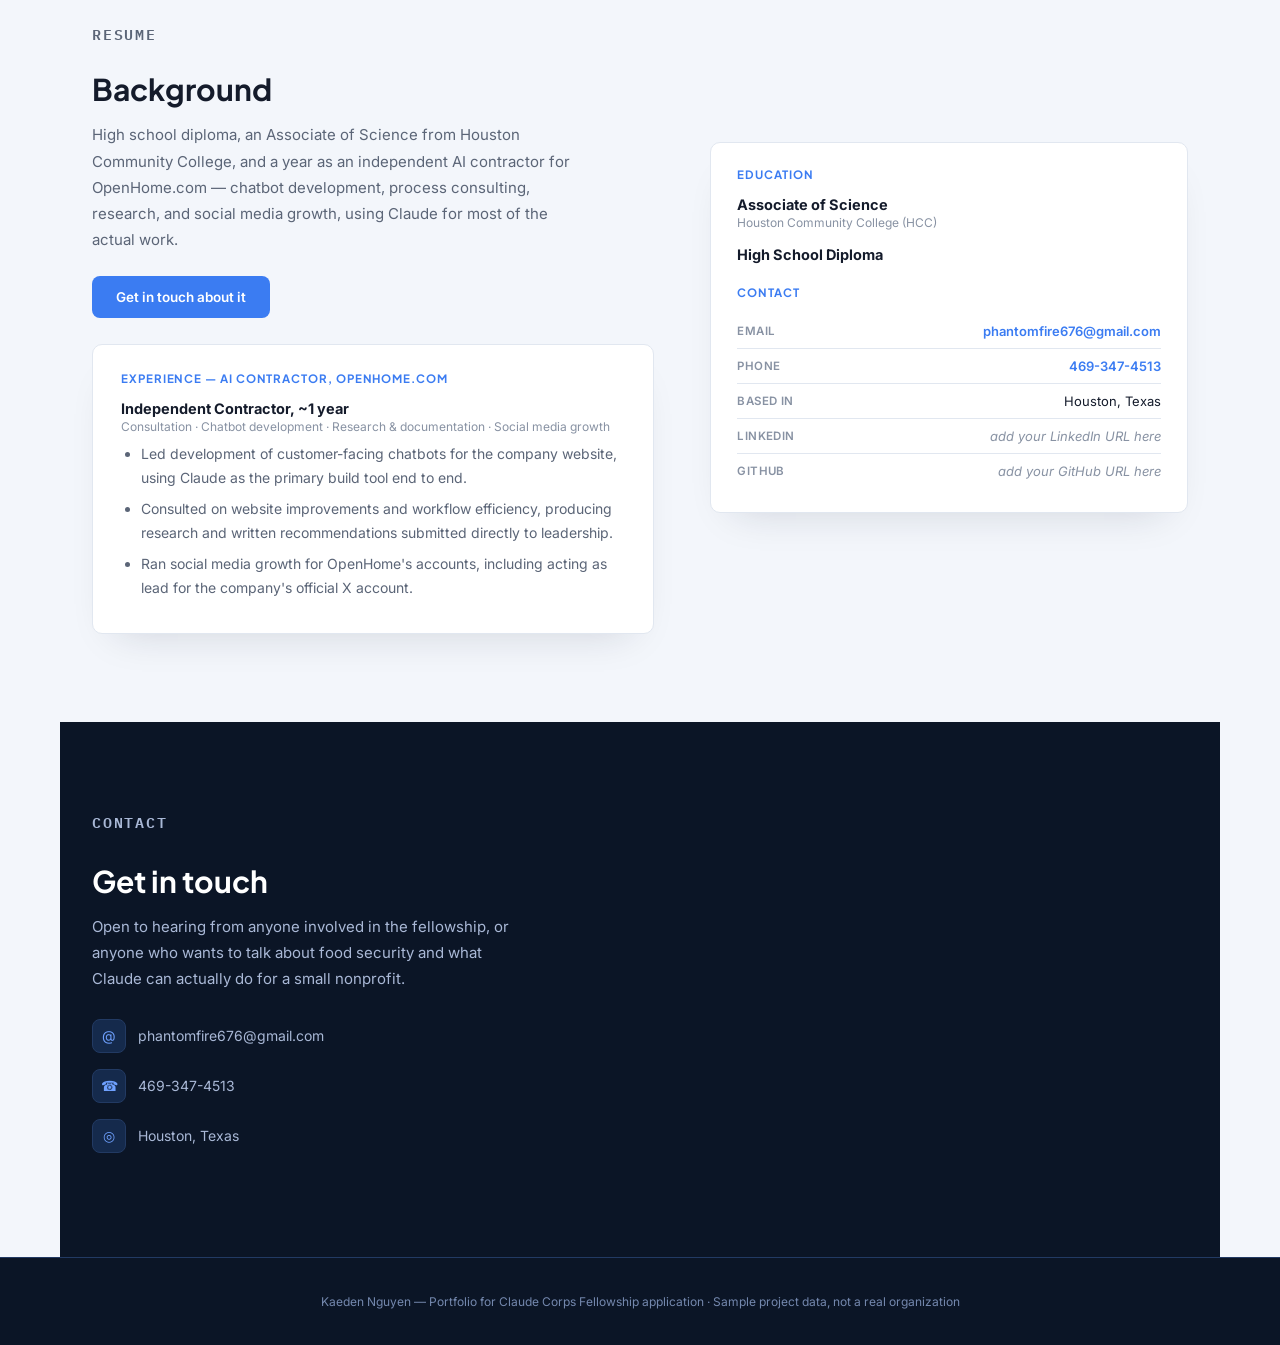
==== commit 7ef29cb1: "Update index.html" ====
--- a/index.html
+++ b/index.html
@@ -309,7 +309,7 @@
         <h3 class="pcard-title">Claude101 Flashcards</h3>
         <p class="pcard-desc">A flip-card study app built for the Claude101 Anthropic Certification Course, so course material can be reviewed and self-quizzed outside the lesson itself.</p>
         <div class="pcard-btns">
-          <a class="primary" href="projects/claude101_flashcards.html" target="_blank" rel="noopener">View Demo</a>
+          <a class="primary" href="claude101_flashcards.html" target="_blank" rel="noopener">View Demo</a>
         </div>
       </div>
     </div>
@@ -369,13 +369,7 @@
       <div class="contact-detail"><span class="ic">☎</span><a href="tel:+14693474513">469-347-4513</a></div>
       <div class="contact-detail"><span class="ic">◎</span><span>Houston, Texas</span></div>
     </div>
-    <form class="contact-form" id="contactForm">
-      <input type="text" id="cf-name" placeholder="Name" required>
-      <input type="email" id="cf-email" placeholder="Email" required>
-      <textarea id="cf-message" placeholder="Message" required></textarea>
-      <button type="submit">Send message</button>
-      <p class="form-note">Opens your email client — this form doesn't run a server.</p>
-    </form>
+   
   </div>
 </section>
 
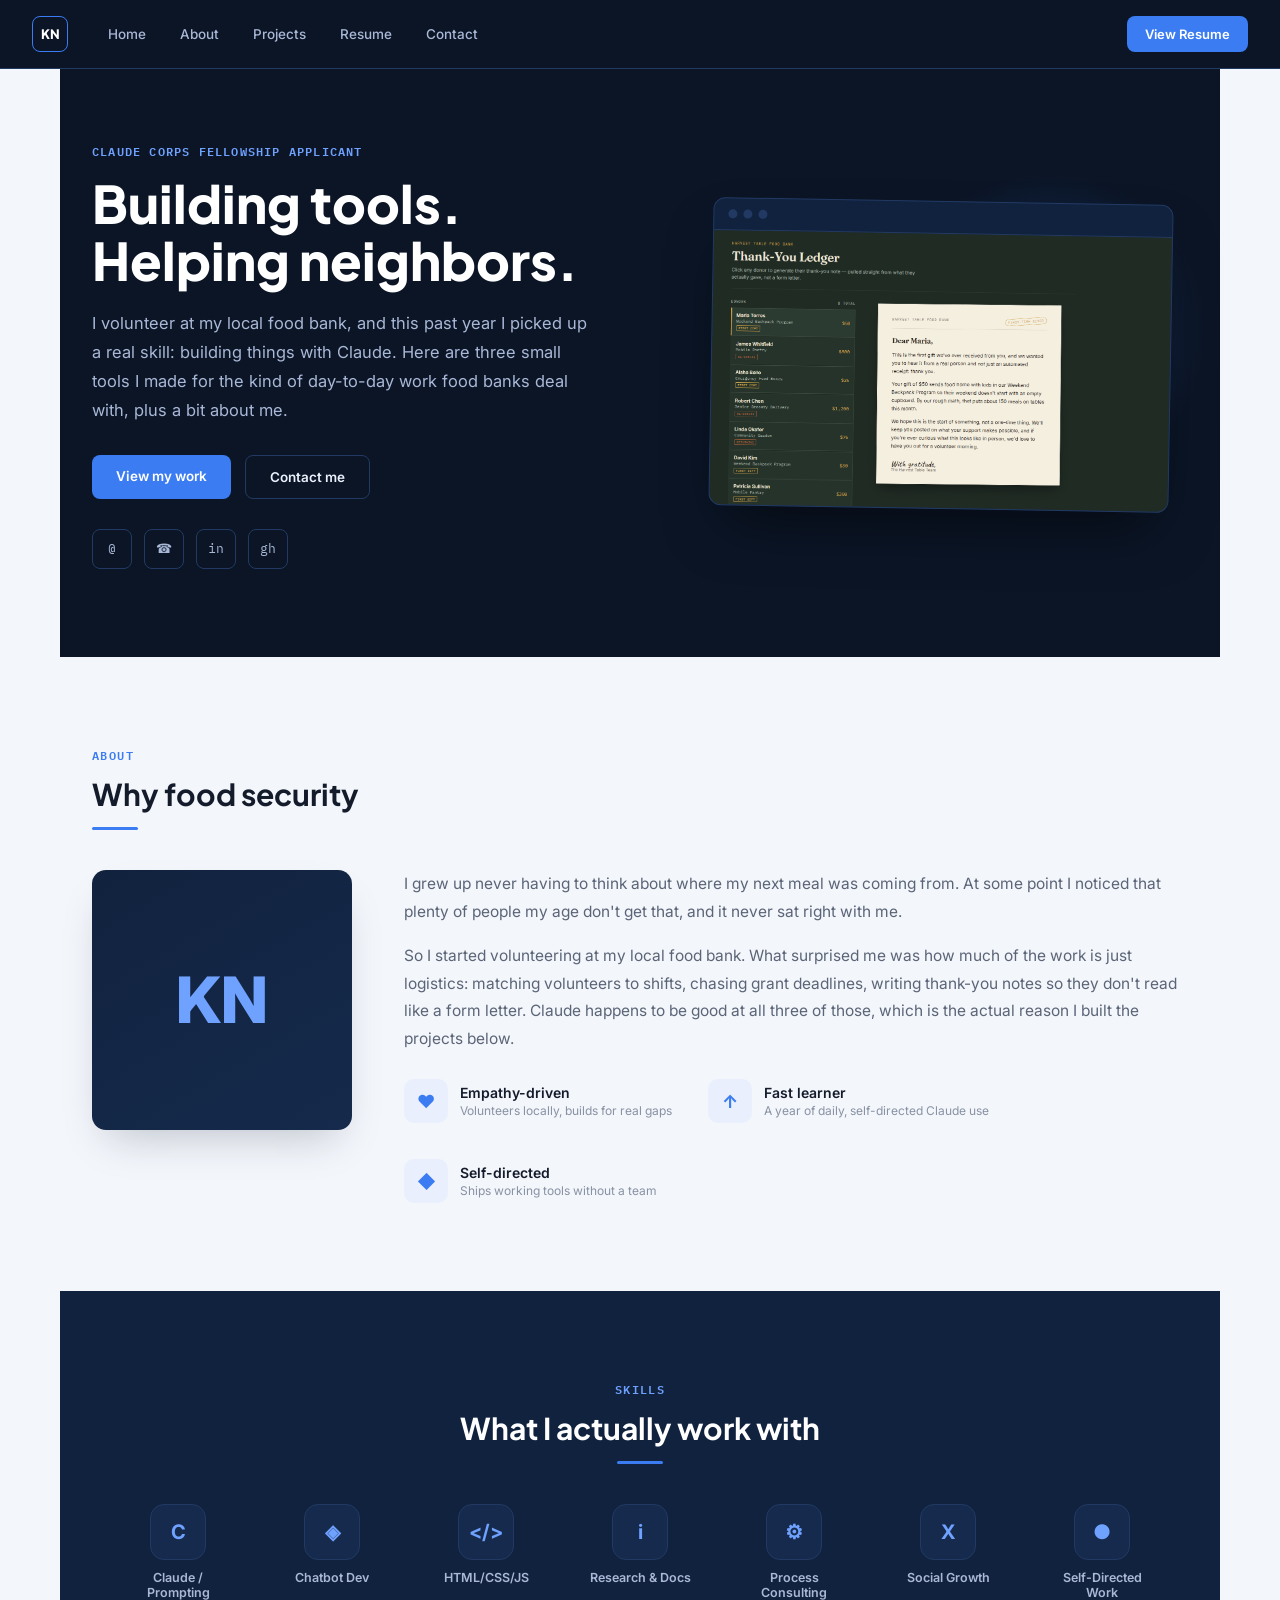
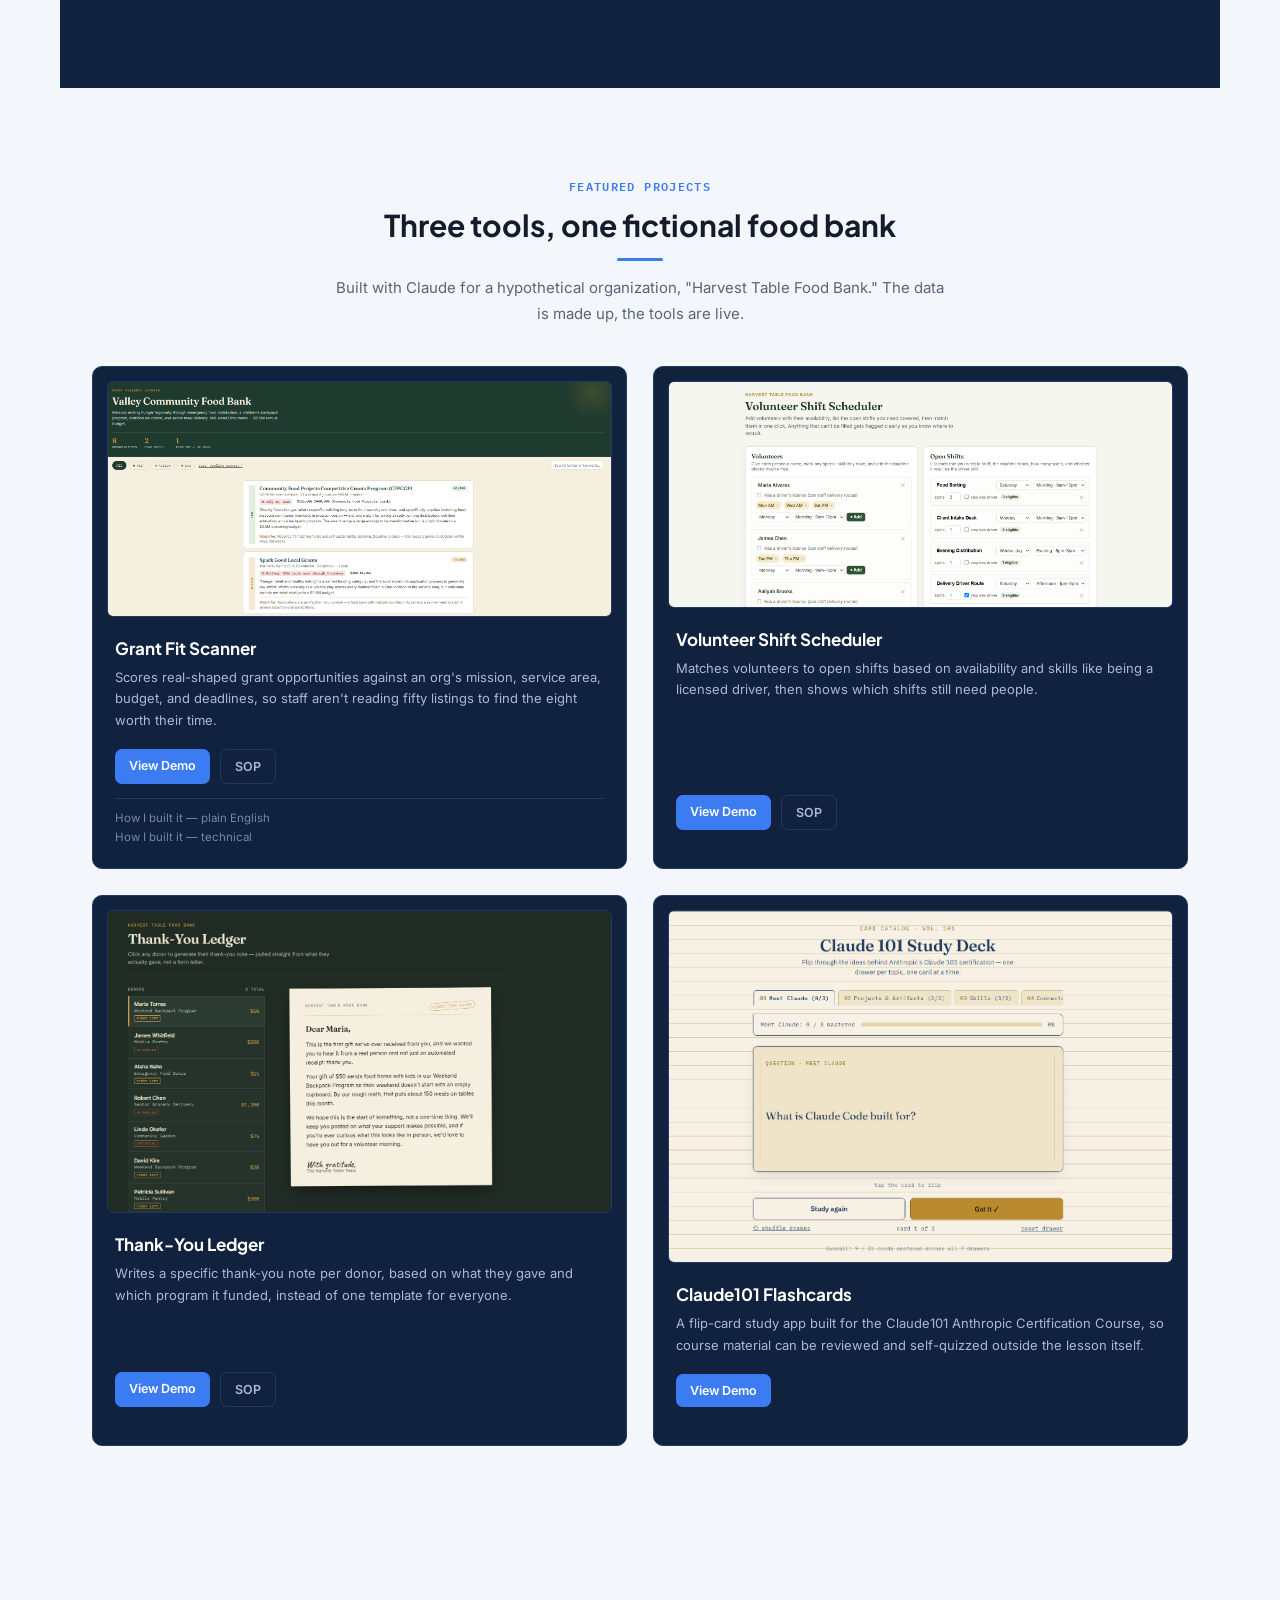
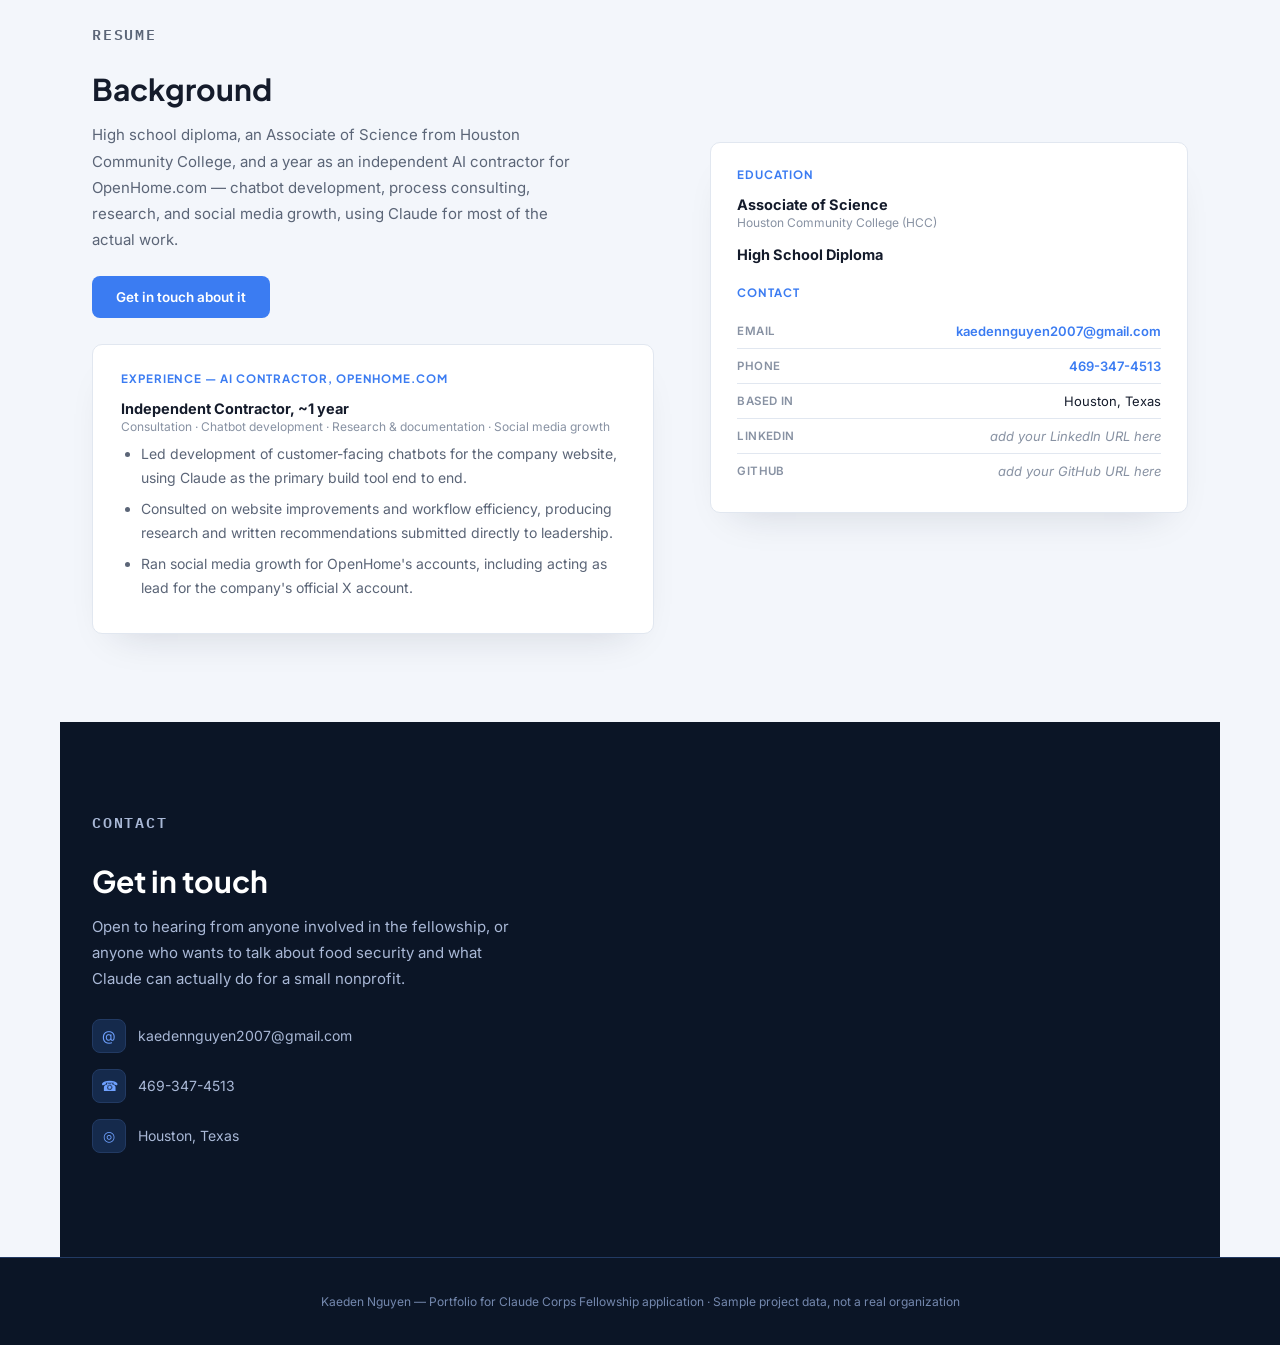
==== commit cedffb75: "Update index.html" ====
--- a/index.html
+++ b/index.html
@@ -349,7 +349,7 @@
       </div>
 
       <h4 style="margin-top:22px;">Contact</h4>
-      <div class="field-row"><span class="k">Email</span><a class="v" href="mailto:phantomfire676@gmail.com">phantomfire676@gmail.com</a></div>
+      <div class="field-row"><span class="k">Email</span><a class="v" href="mailto:kaedennguyen2007@gmail.com">kaedennguyen2007@gmail.com</a></div>
       <div class="field-row"><span class="k">Phone</span><a class="v" href="tel:+14693474513">469-347-4513</a></div>
       <div class="field-row"><span class="k">Based in</span><span class="v">Houston, Texas</span></div>
       <div class="field-row"><span class="k">LinkedIn</span><span class="v blank">add your LinkedIn URL here</span></div>
@@ -365,7 +365,7 @@
       <h2 class="sec-title" style="color:var(--white); margin-bottom:14px;">Get in touch</h2>
       <p>Open to hearing from anyone involved in the fellowship, or anyone who wants to talk
       about food security and what Claude can actually do for a small nonprofit.</p>
-      <div class="contact-detail"><span class="ic">@</span><a href="mailto:phantomfire676@gmail.com">phantomfire676@gmail.com</a></div>
+      <div class="contact-detail"><span class="ic">@</span><a href="mailto:kaedennguyen2007@gmail.com">kaedennguyen2007@gmail.com</a></div>
       <div class="contact-detail"><span class="ic">☎</span><a href="tel:+14693474513">469-347-4513</a></div>
       <div class="contact-detail"><span class="ic">◎</span><span>Houston, Texas</span></div>
     </div>
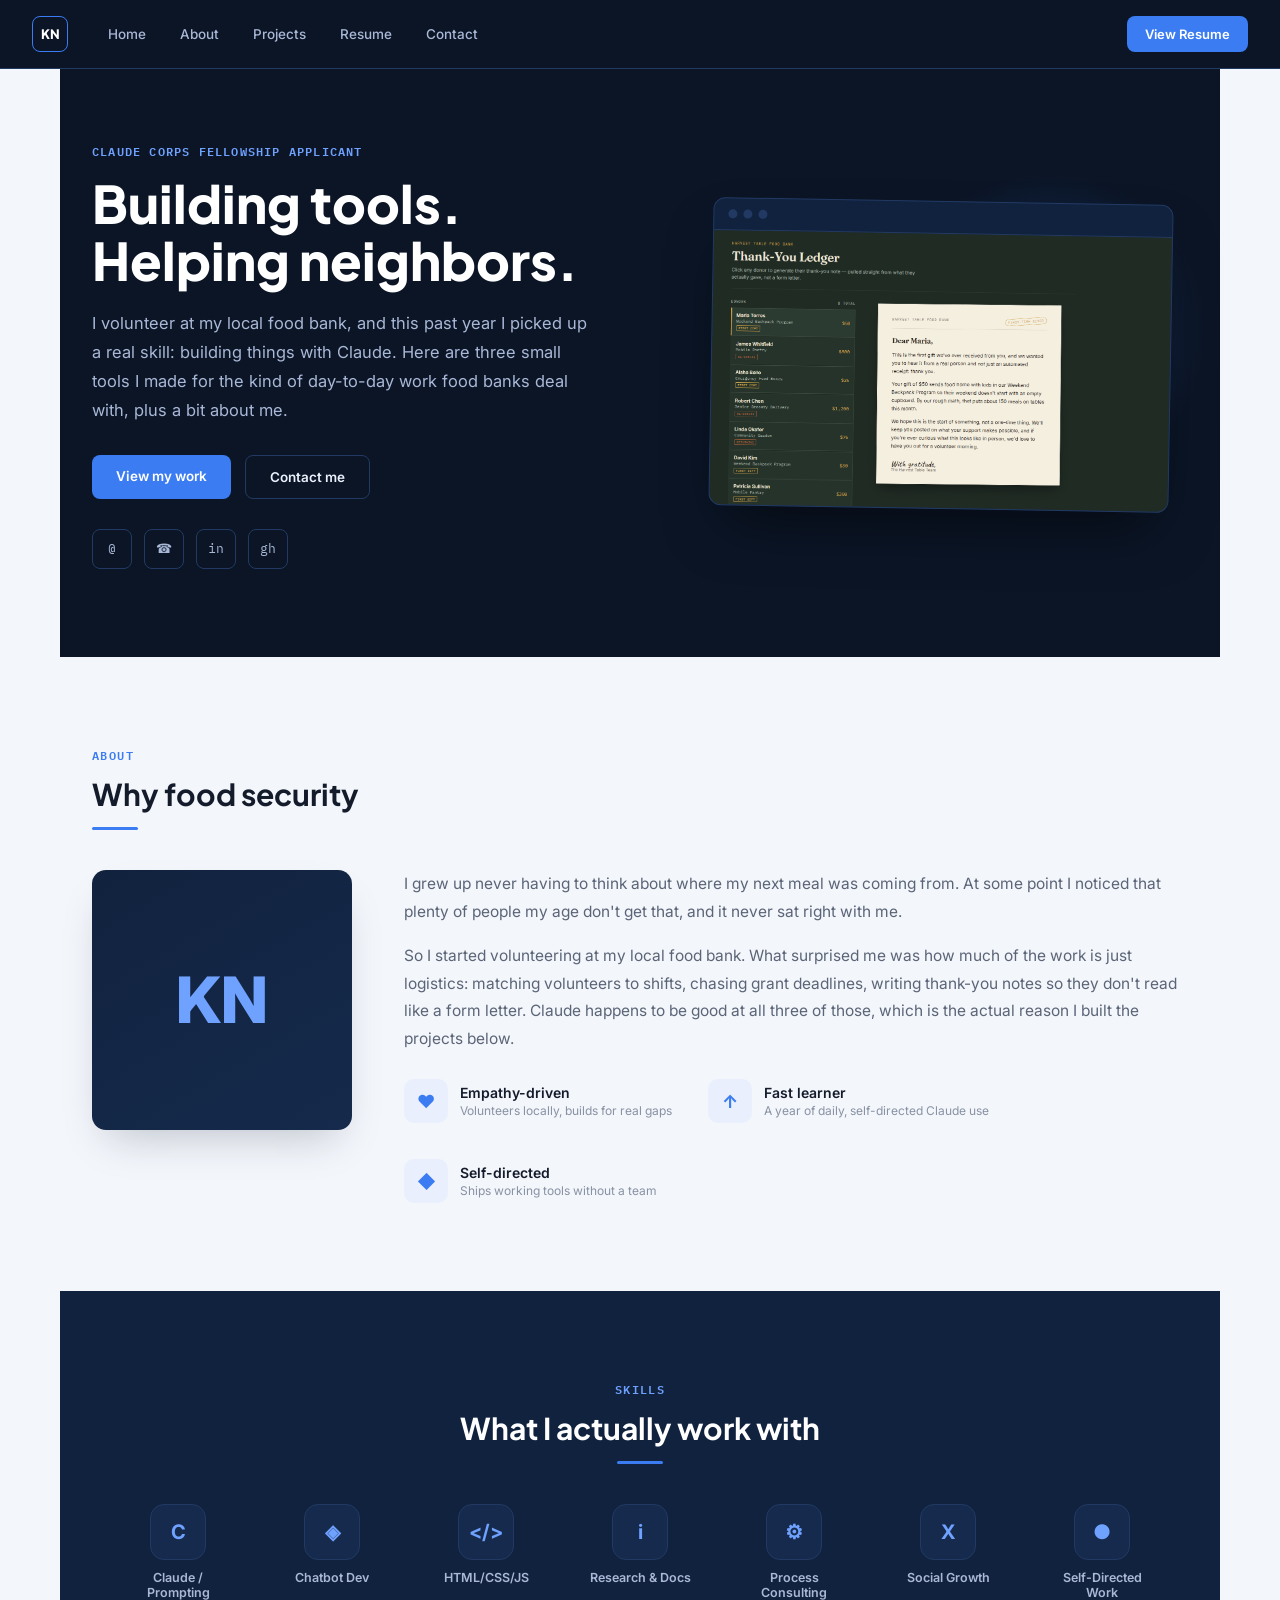
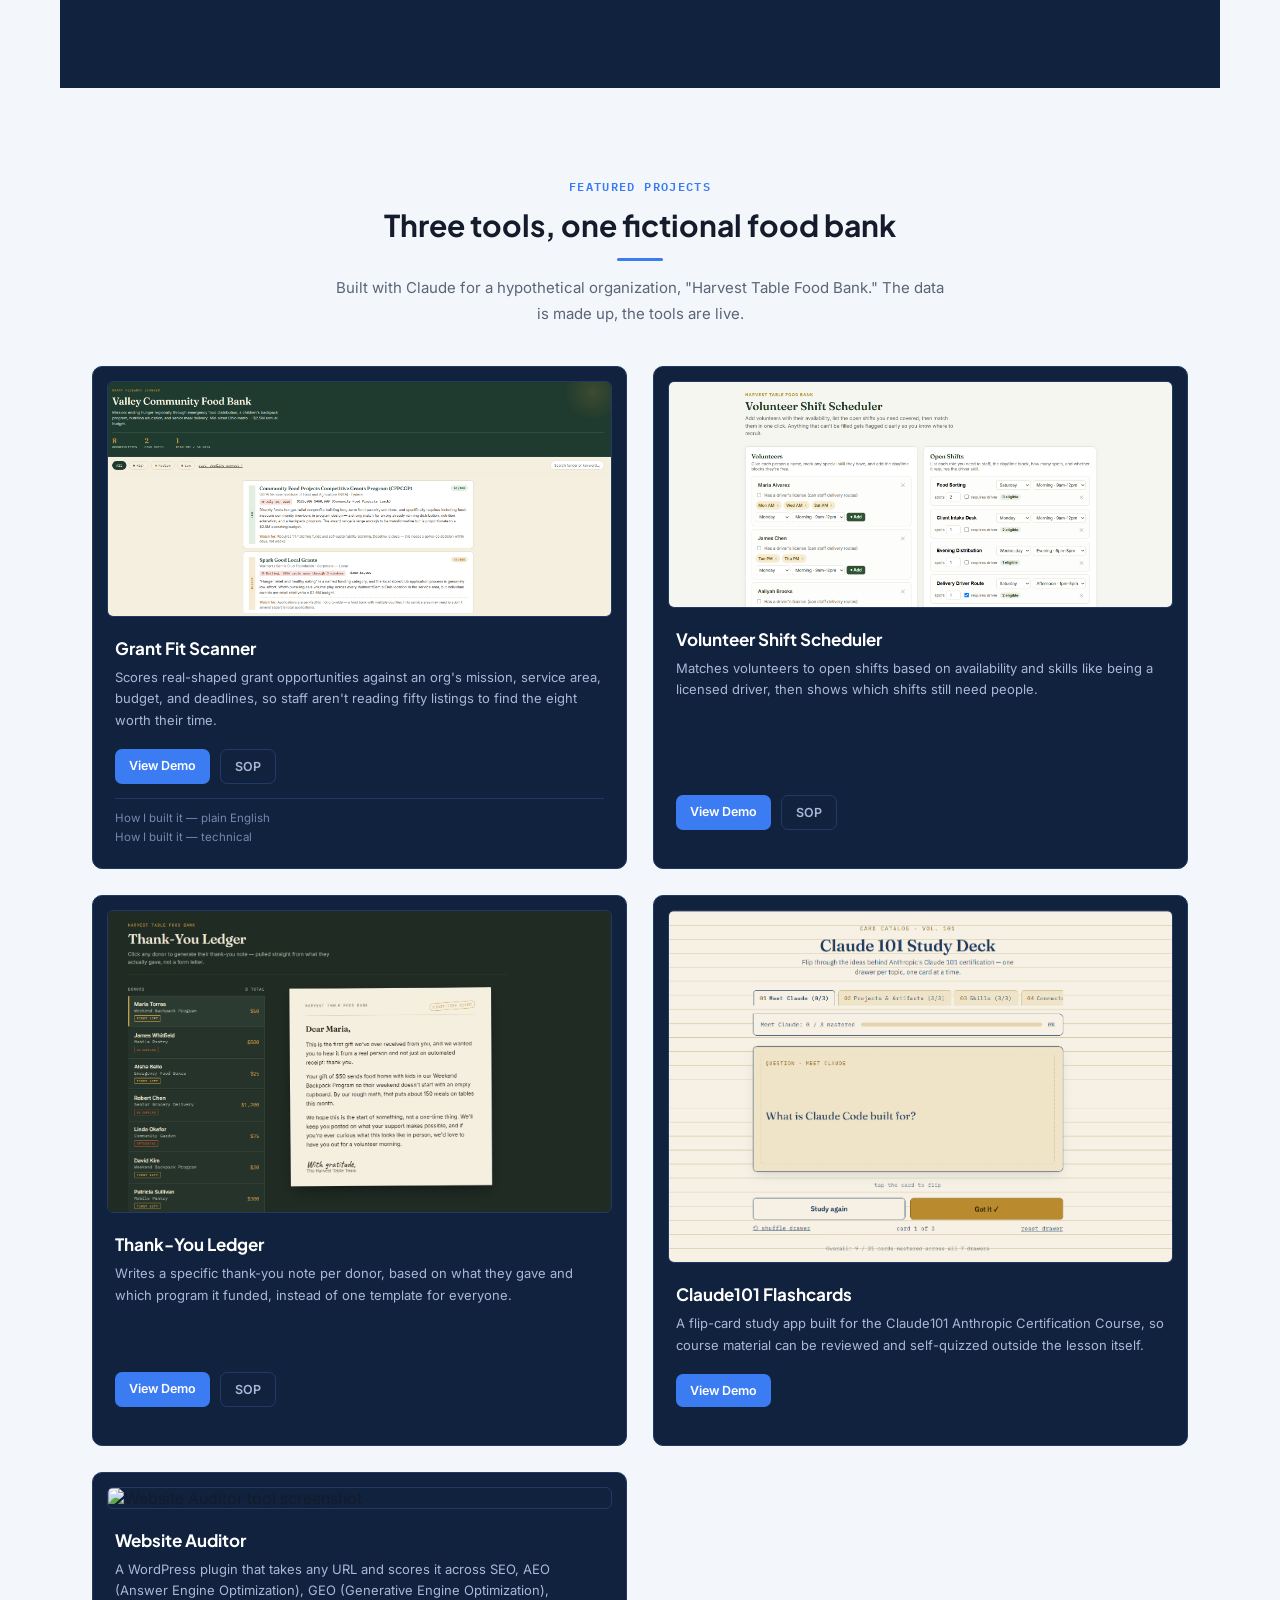
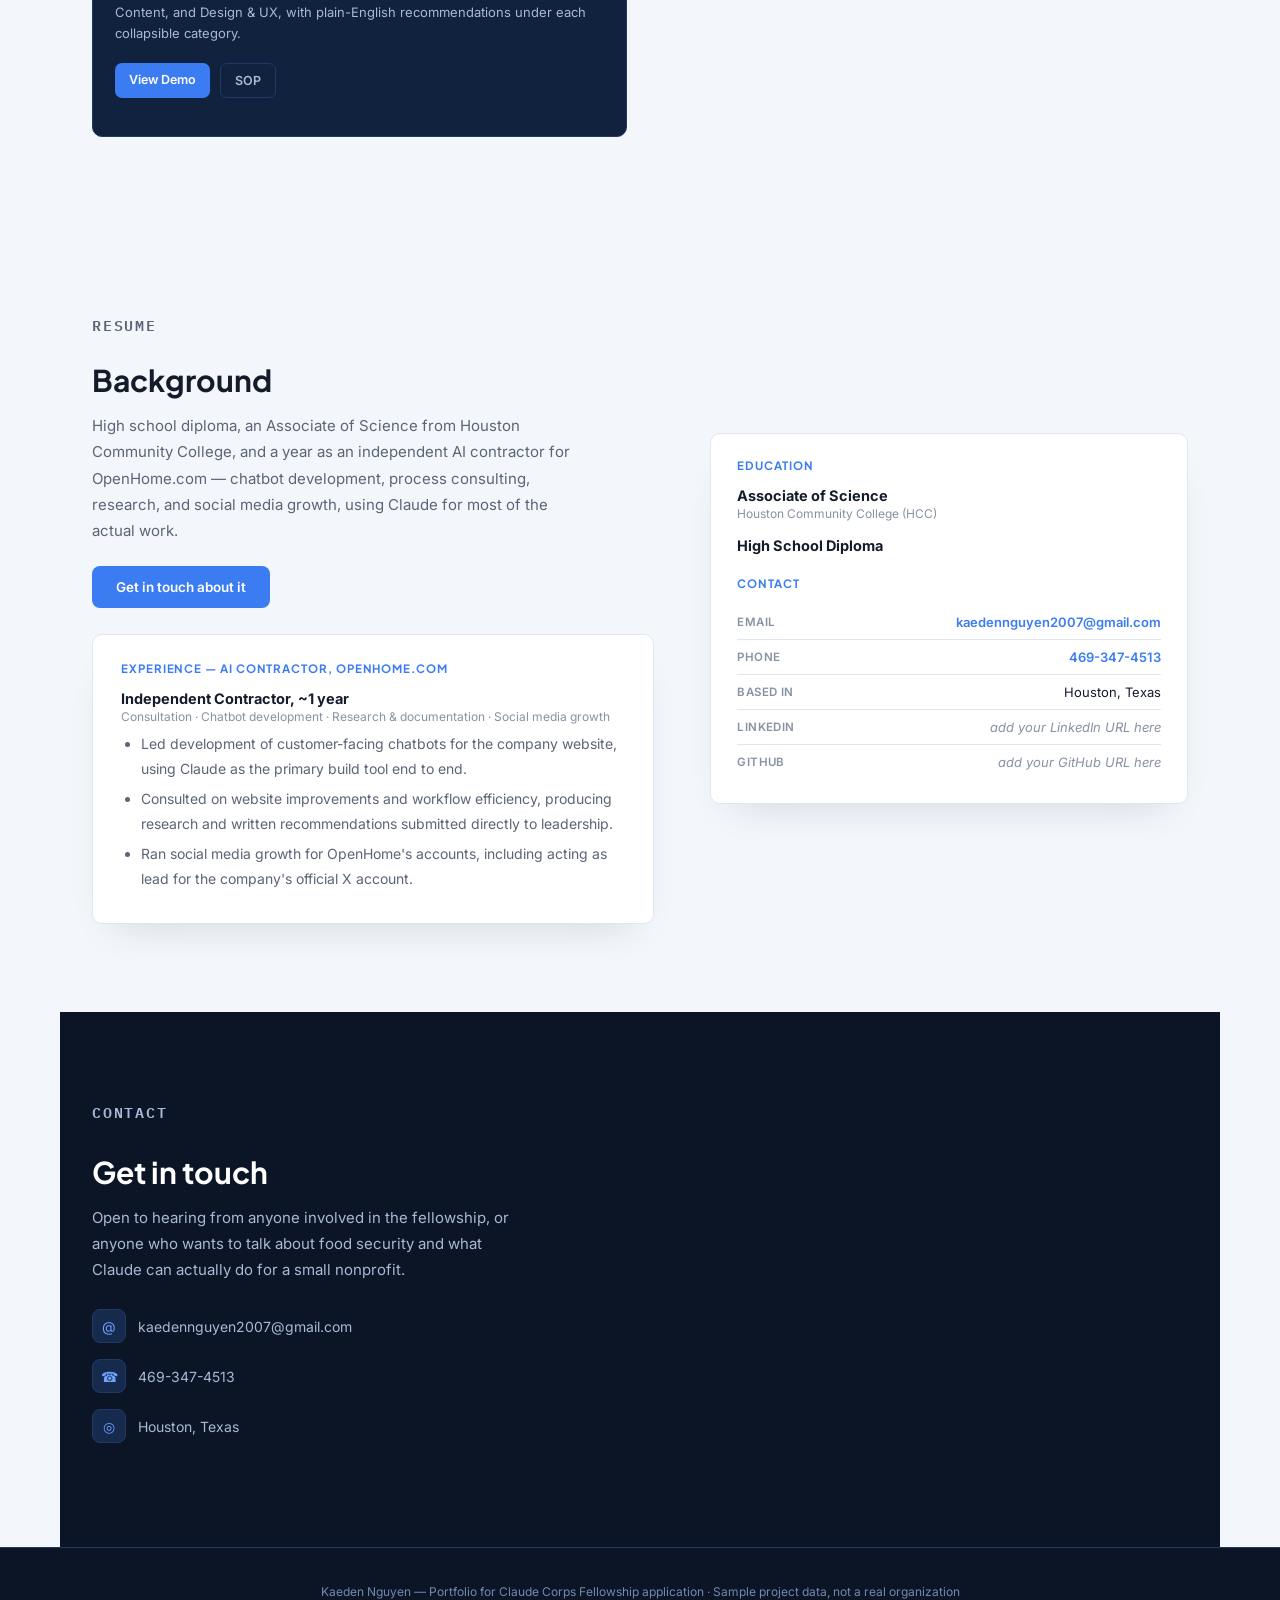
==== commit 5a9b3d5d: "Update index.html" ====
--- a/index.html
+++ b/index.html
@@ -313,6 +313,18 @@
         </div>
       </div>
     </div>
+
+    <div class="pcard">
+      <div class="pcard-img"><img src="screenshots/website-auditor.png" alt="Website Auditor tool screenshot"></div>
+      <div class="pcard-body">
+        <h3 class="pcard-title">Website Auditor</h3>
+        <p class="pcard-desc">A WordPress plugin that takes any URL and scores it across SEO, AEO (Answer Engine Optimization), GEO (Generative Engine Optimization), Content, and Design &amp; UX, with plain-English recommendations under each collapsible category.</p>
+        <div class="pcard-btns">
+          <a class="primary" href="https://internal.mediavinescorp.com/website-auditor/" target="_blank" rel="noopener">View Demo</a>
+          <a class="ghost" href="sop/website-audit-generator-sop.html" target="_blank" rel="noopener">SOP</a>
+        </div>
+      </div>
+    </div>
   </div>
 </section>
 
